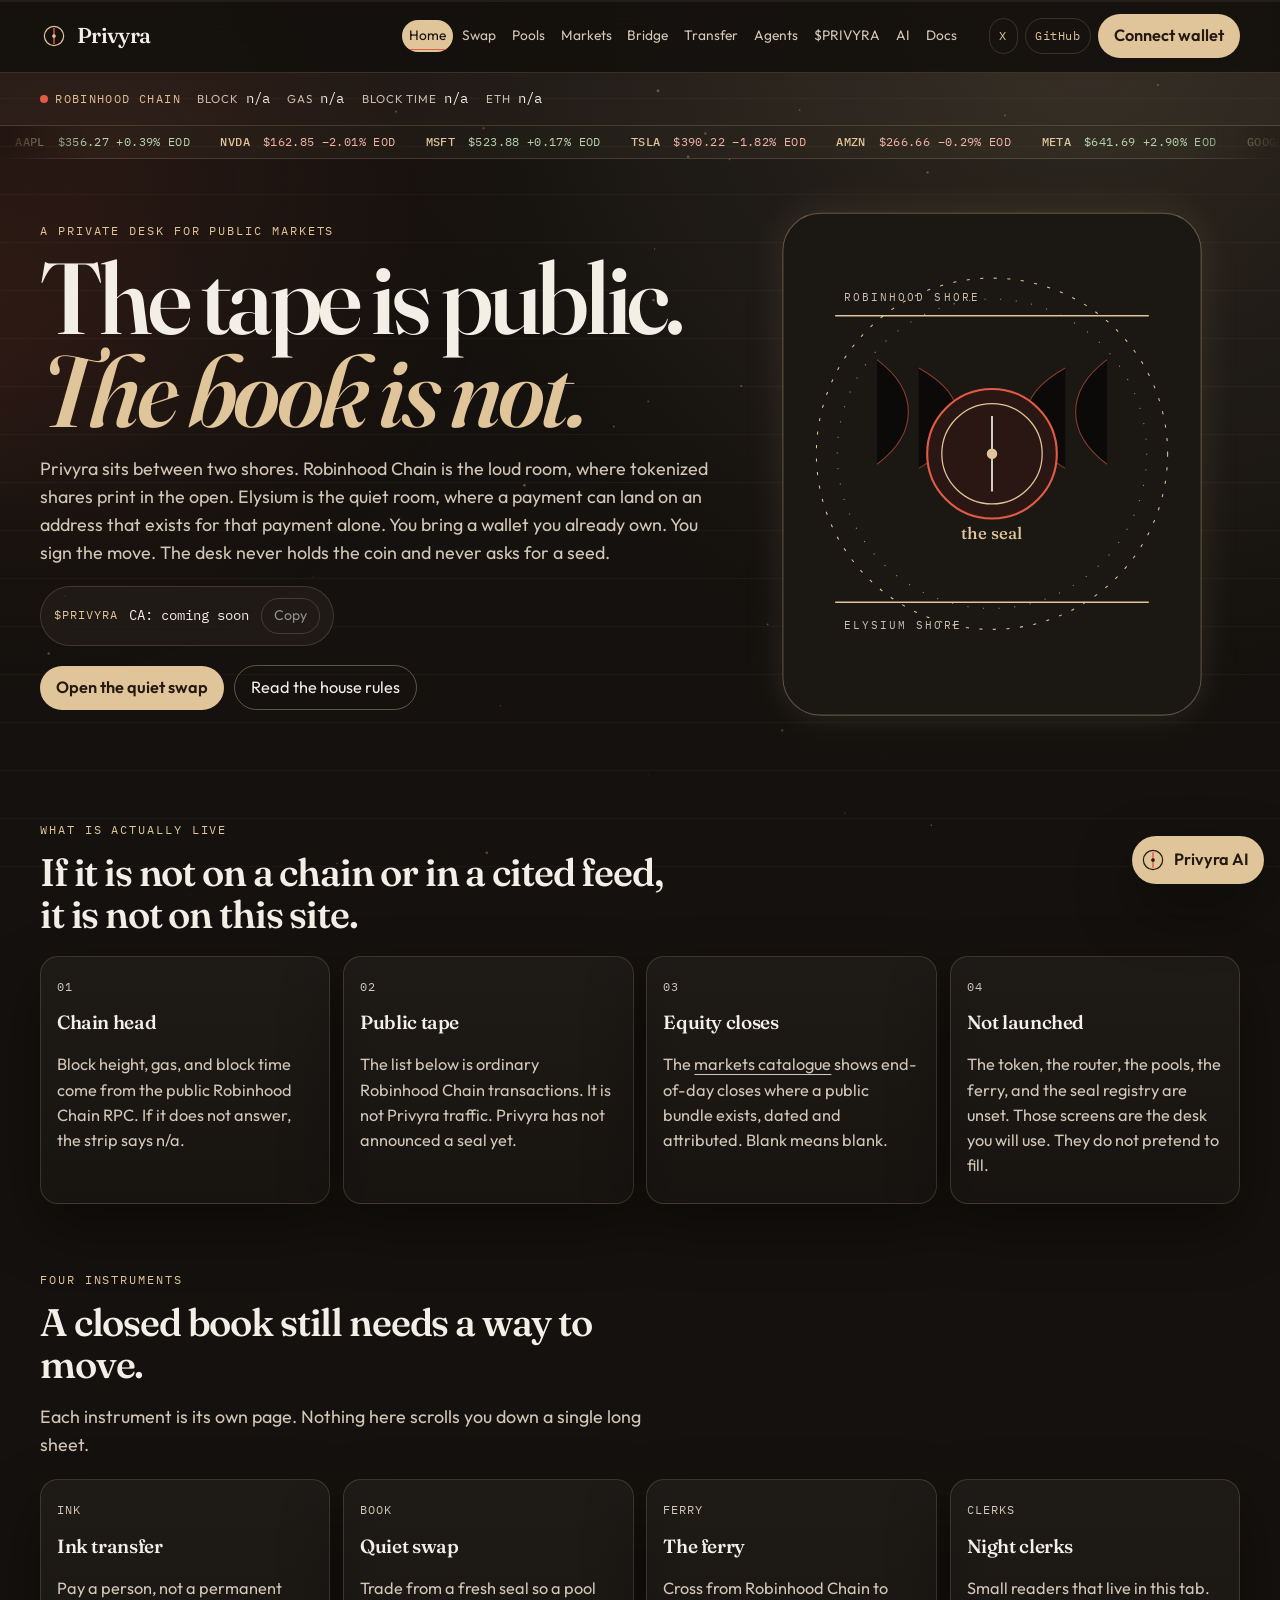
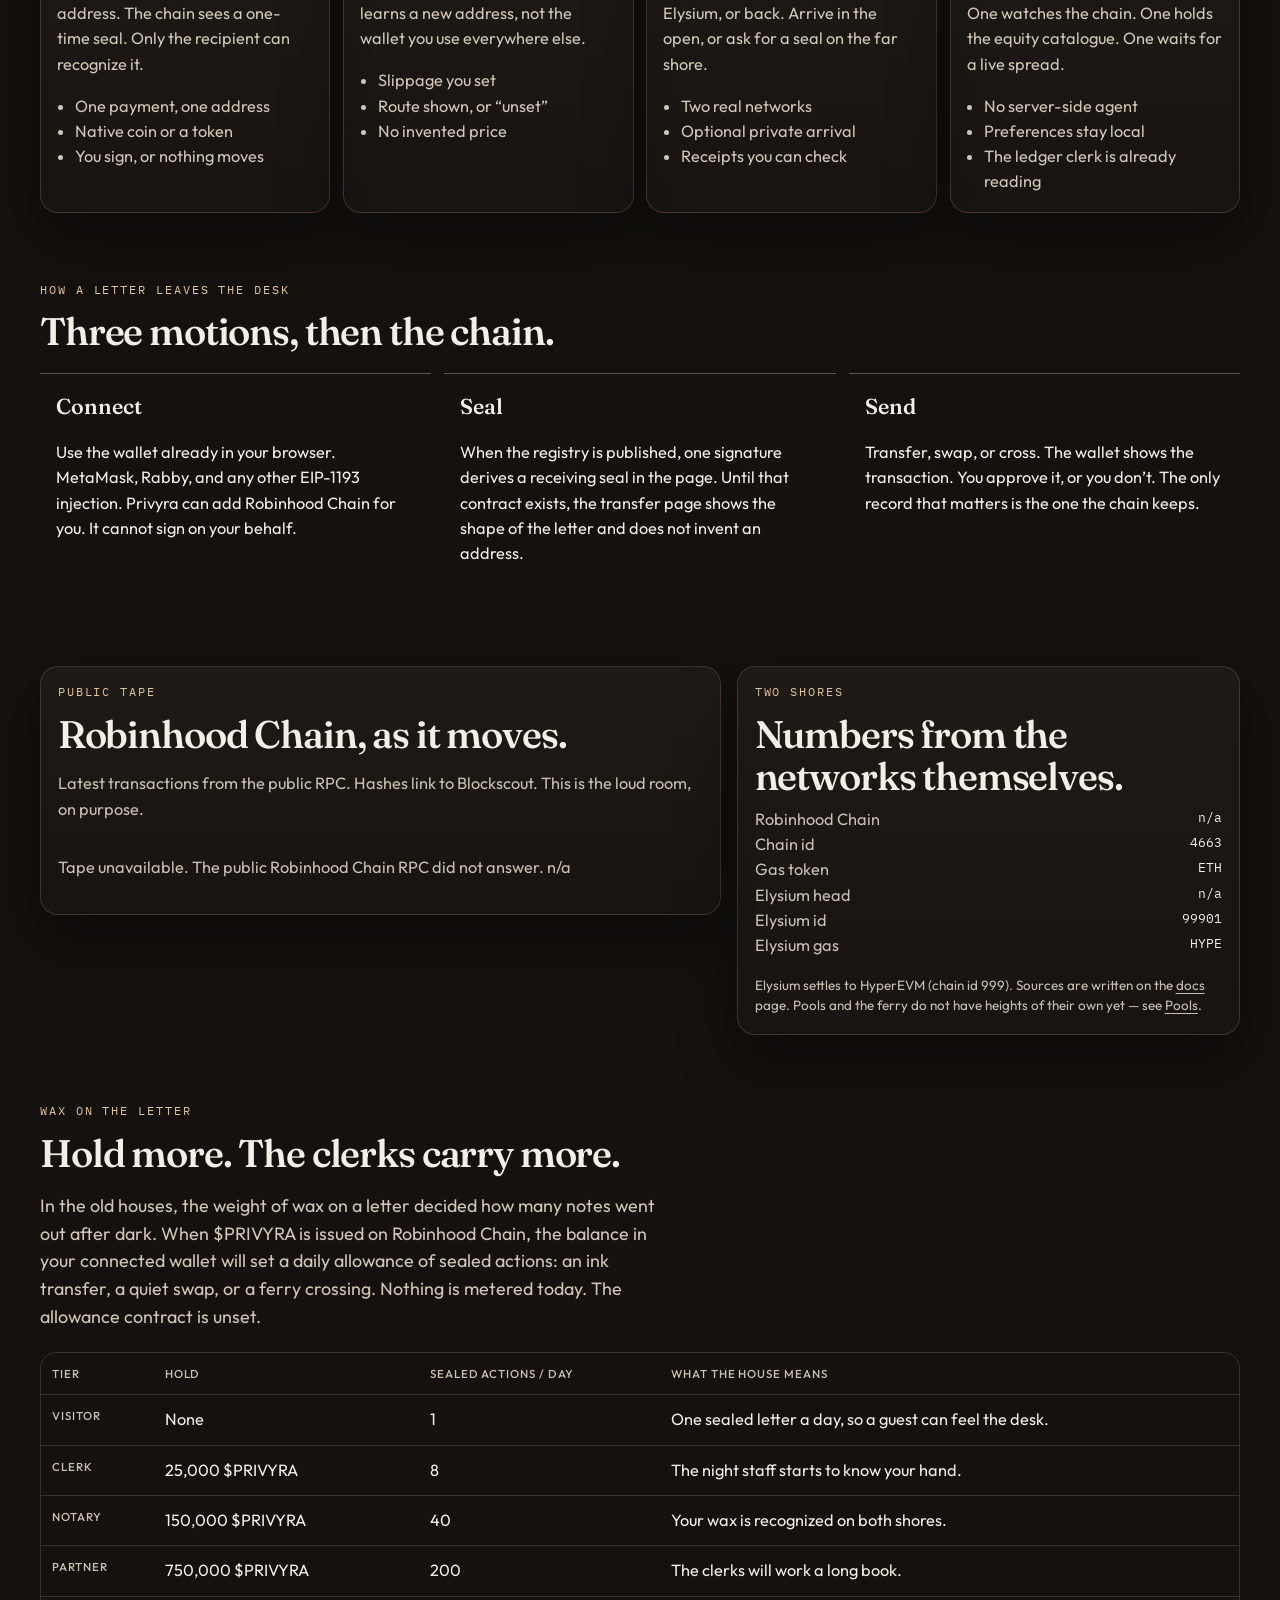
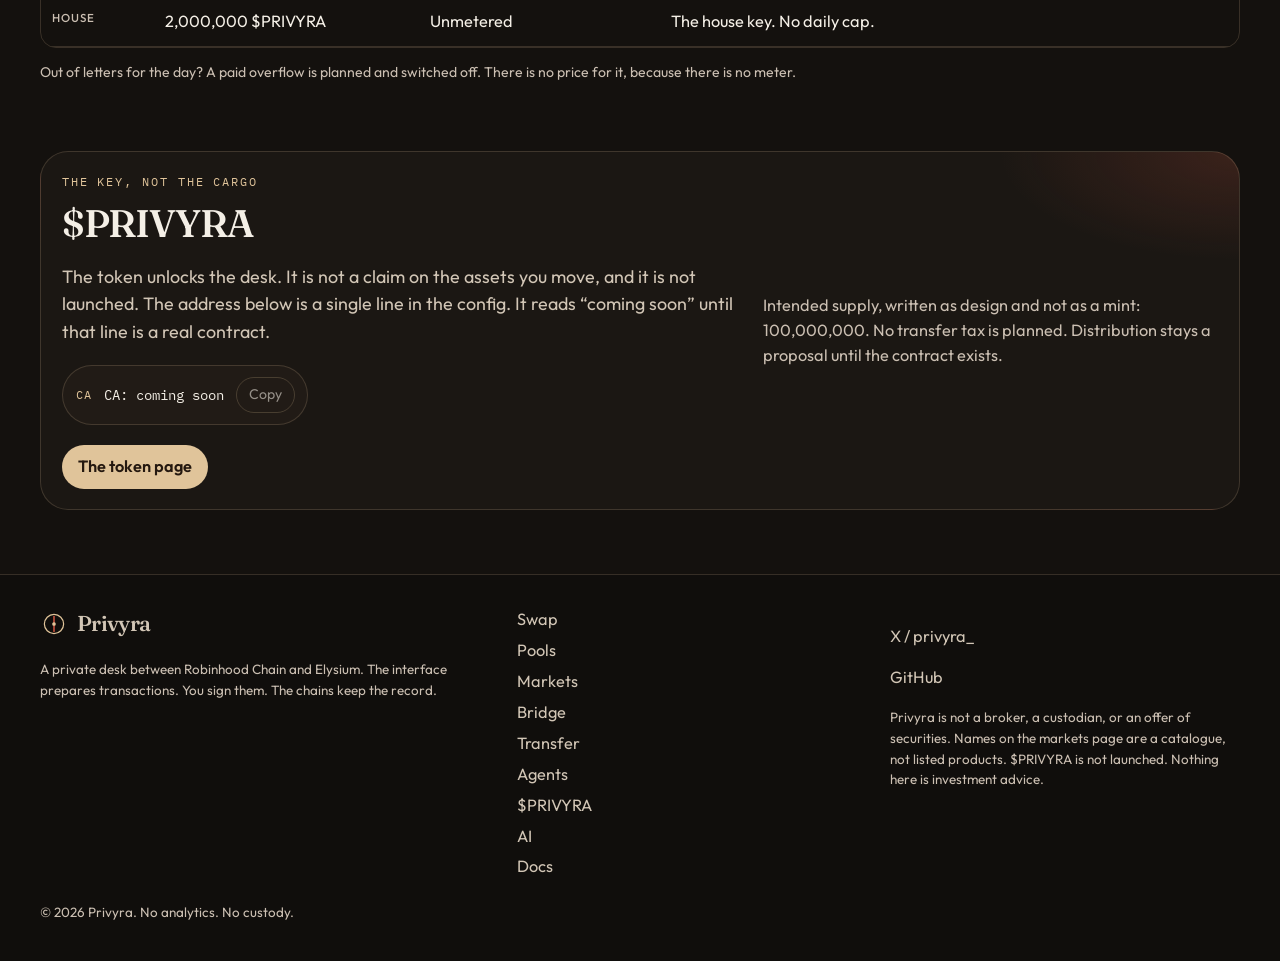
==== index.html @ 02a48b6e "Privyra site v1 Co-authored-by: privyraprivyra-cpu <privyraprivyra-cpu@users.noreply.github.com>" ====
<!DOCTYPE html>
<html lang="en">
<head>
  <meta charset="utf-8">
  <meta name="viewport" content="width=device-width, initial-scale=1">
  <title>Privyra — The tape is public. The book is not.</title>
  <meta name="description" content="Privyra is a private desk between Robinhood Chain and Elysium. One-time seals, a quiet swap, a ferry, and night clerks. You sign every move.">
  <meta name="theme-color" content="#14110e">
  <link rel="canonical" href="https://privyra.si/">
  <link rel="icon" href="/assets/favicon.svg" type="image/svg+xml">
  <link rel="manifest" href="/site.webmanifest">
  <link rel="stylesheet" href="/css/privyra.css">
</head>
<body data-page="home">
  <a class="skip" href="#main">Skip to content</a>
  <header class="mast">
    <div class="mast-inner">
      <a class="brand" href="/">
        <svg class="brand-mark" viewBox="0 0 32 32" aria-hidden="true"><circle cx="16" cy="16" r="11" fill="none" stroke="currentColor" stroke-width="1.4"/><path d="M16 7.5v17" stroke="#e25b45" stroke-width="1.6" stroke-linecap="round"/><circle cx="16" cy="16" r="2.1" fill="currentColor"/></svg>
        <span class="brand-name">Privyra</span>
      </a>
      <nav class="primary" aria-label="Primary">
        <a href="/" data-page-link="home">Home</a>
        <a href="/swap.html" data-page-link="swap">Swap</a>
        <a href="/pools.html" data-page-link="pools">Pools</a>
        <a href="/markets.html" data-page-link="markets">Markets</a>
        <a href="/bridge.html" data-page-link="bridge">Bridge</a>
        <a href="/transfer.html" data-page-link="transfer">Transfer</a>
        <a href="/agents.html" data-page-link="agents">Agents</a>
        <a href="/token.html" data-page-link="token">$PRIVYRA</a>
        <a href="/agent.html" data-page-link="agent">AI</a>
        <a href="/docs.html" data-page-link="docs">Docs</a>
      </nav>
      <div class="mast-tools">
        <a class="social x-link" href="https://x.com/privyra_" target="_blank" rel="noopener noreferrer">X</a>
        <a class="social github-link" href="https://github.com/privyra" target="_blank" rel="noopener noreferrer">GitHub</a>
        <button type="button" class="btn btn-brass" data-connect>Connect wallet</button>
        <button type="button" class="burger" aria-expanded="false" aria-controls="drawer"><span class="visually-hidden">Menu</span><span></span><span></span></button>
        <div class="pop" id="wallet-pop" hidden></div>
      </div>
    </div>
    <div class="drawer" id="drawer" hidden>
      <nav aria-label="Mobile">
        <a href="/" data-page-link="home">Home</a>
        <a href="/swap.html" data-page-link="swap">Swap</a>
        <a href="/pools.html" data-page-link="pools">Pools</a>
        <a href="/markets.html" data-page-link="markets">Markets</a>
        <a href="/bridge.html" data-page-link="bridge">Bridge</a>
        <a href="/transfer.html" data-page-link="transfer">Transfer</a>
        <a href="/agents.html" data-page-link="agents">Agents</a>
        <a href="/token.html" data-page-link="token">$PRIVYRA</a>
        <a href="/agent.html" data-page-link="agent">AI</a>
        <a href="/docs.html" data-page-link="docs">Docs</a>
        <a class="x-link" href="https://x.com/privyra_" target="_blank" rel="noopener noreferrer">X</a>
        <a class="github-link" href="https://github.com/privyra" target="_blank" rel="noopener noreferrer">GitHub</a>
      </nav>
    </div>
  </header>
  <section class="strip" id="net-strip" aria-label="Robinhood Chain network">
    <div class="strip-inner">
      <p class="strip-label"><span class="dot" data-stat="dot"></span> Robinhood Chain</p>
      <dl>
        <div><dt>Block</dt><dd data-stat="block">n/a</dd></div>
        <div><dt>Gas</dt><dd data-stat="gas">n/a</dd></div>
        <div><dt>Block time</dt><dd data-stat="time">n/a</dd></div>
        <div><dt>ETH</dt><dd data-stat="eth">n/a</dd></div>
      </dl>
    </div>
  </section>
  <noscript><p class="banner wrap">JavaScript is off. You can still read every page. Wallet, live chain stats, and end-of-day prices stay unavailable.</p></noscript>
  <main id="main" class="page">
    <div class="wrap">
      <section class="hero">
        <div class="hero-copy">
          <p class="kicker">A private desk for public markets</p>
          <h1 class="display">The tape is public. <em>The book is not.</em></h1>
          <p class="lede">Privyra sits between two shores. Robinhood Chain is the loud room, where tokenized shares print in the open. Elysium is the quiet room, where a payment can land on an address that exists for that payment alone. You bring a wallet you already own. You sign the move. The desk never holds the coin and never asks for a seed.</p>
          <div class="ca" data-ca>
            <span class="ca-kicker">$PRIVYRA</span>
            <code data-ca-value>CA: coming soon</code>
            <button type="button" class="btn btn-ghost btn-small" data-ca-copy disabled>Copy</button>
          </div>
          <div class="actions">
            <a class="btn btn-brass" href="/swap.html">Open the quiet swap</a>
            <a class="btn btn-ghost" href="/docs.html">Read the house rules</a>
          </div>
        </div>
        <div class="hero-art">
          <svg class="hero-svg" viewBox="0 0 440 520" role="img" aria-labelledby="sealTitle">
            <title id="sealTitle">A wax seal held in the channel between two shores</title>
            <rect x="20" y="20" width="400" height="480" rx="36" fill="#1b1713" stroke="rgba(224,196,154,0.35)"/>
            <g class="orbit" fill="none" stroke="#e0c49a" stroke-width="1">
              <circle cx="220" cy="250" r="168" stroke-dasharray="3 10"/>
              <circle cx="220" cy="250" r="148" stroke-dasharray="1 14" opacity="0.7"/>
            </g>
            <path d="M70 118h300" stroke="#e0c49a" stroke-width="1.4"/>
            <path d="M70 392h300" stroke="#e0c49a" stroke-width="1.4"/>
            <text x="78" y="104" fill="#cbbfb2" font-family="IBM Plex Mono, monospace" font-size="11" letter-spacing="2">ROBINHOOD SHORE</text>
            <text x="78" y="418" fill="#cbbfb2" font-family="IBM Plex Mono, monospace" font-size="11" letter-spacing="2">ELYSIUM SHORE</text>
            <g stroke="#e25b45" stroke-width="1" opacity="0.55">
              <path d="M110 160c40 30 40 70 0 100"/>
              <path d="M150 168c50 28 50 66 0 96"/>
              <path d="M290 168c-50 28 -50 66 0 96"/>
              <path d="M330 160c-40 30 -40 70 0 100"/>
            </g>
            <g class="pulse">
              <circle cx="220" cy="250" r="62" fill="#2a1612" stroke="#e25b45" stroke-width="2"/>
              <circle cx="220" cy="250" r="48" fill="none" stroke="#e0c49a" stroke-width="1.2"/>
              <path d="M220 214v72" stroke="#f4efe6" stroke-width="1.6"/>
              <circle cx="220" cy="250" r="5" fill="#e0c49a"/>
            </g>
            <text x="220" y="332" text-anchor="middle" fill="#e0c49a" font-family="Fraunces, serif" font-size="16">the seal</text>
          </svg>
        </div>
      </section>

      <section class="section" aria-labelledby="live-heading">
        <div class="section-head">
          <p class="kicker">What is actually live</p>
          <h2 id="live-heading">If it is not on a chain or in a cited feed, it is not on this site.</h2>
        </div>
        <div class="cards">
          <article class="card">
            <p class="index-no">01</p>
            <h3>Chain head</h3>
            <p>Block height, gas, and block time come from the public Robinhood Chain RPC. If it does not answer, the strip says n/a.</p>
          </article>
          <article class="card">
            <p class="index-no">02</p>
            <h3>Public tape</h3>
            <p>The list below is ordinary Robinhood Chain transactions. It is not Privyra traffic. Privyra has not announced a seal yet.</p>
          </article>
          <article class="card">
            <p class="index-no">03</p>
            <h3>Equity closes</h3>
            <p>The <a href="/markets.html">markets catalogue</a> shows end-of-day closes where a public bundle exists, dated and attributed. Blank means blank.</p>
          </article>
          <article class="card">
            <p class="index-no">04</p>
            <h3>Not launched</h3>
            <p>The token, the router, the pools, the ferry, and the seal registry are unset. Those screens are the desk you will use. They do not pretend to fill.</p>
          </article>
        </div>
      </section>

      <section class="section" aria-labelledby="instruments">
        <div class="section-head">
          <p class="kicker">Four instruments</p>
          <h2 id="instruments">A closed book still needs a way to move.</h2>
          <p class="lede">Each instrument is its own page. Nothing here scrolls you down a single long sheet.</p>
        </div>
        <div class="tool-grid">
          <a class="card" href="/transfer.html">
            <p class="index-no">INK</p>
            <h3>Ink transfer</h3>
            <p>Pay a person, not a permanent address. The chain sees a one-time seal. Only the recipient can recognize it.</p>
            <ul><li>One payment, one address</li><li>Native coin or a token</li><li>You sign, or nothing moves</li></ul>
          </a>
          <a class="card" href="/swap.html">
            <p class="index-no">BOOK</p>
            <h3>Quiet swap</h3>
            <p>Trade from a fresh seal so a pool learns a new address, not the wallet you use everywhere else.</p>
            <ul><li>Slippage you set</li><li>Route shown, or “unset”</li><li>No invented price</li></ul>
          </a>
          <a class="card" href="/bridge.html">
            <p class="index-no">FERRY</p>
            <h3>The ferry</h3>
            <p>Cross from Robinhood Chain to Elysium, or back. Arrive in the open, or ask for a seal on the far shore.</p>
            <ul><li>Two real networks</li><li>Optional private arrival</li><li>Receipts you can check</li></ul>
          </a>
          <a class="card" href="/agents.html">
            <p class="index-no">CLERKS</p>
            <h3>Night clerks</h3>
            <p>Small readers that live in this tab. One watches the chain. One holds the equity catalogue. One waits for a live spread.</p>
            <ul><li>No server-side agent</li><li>Preferences stay local</li><li>The ledger clerk is already reading</li></ul>
          </a>
        </div>
      </section>

      <section class="section" aria-labelledby="motions">
        <div class="section-head">
          <p class="kicker">How a letter leaves the desk</p>
          <h2 id="motions">Three motions, then the chain.</h2>
        </div>
        <div class="steps">
          <article class="step">
            <strong>Connect</strong>
            <p>Use the wallet already in your browser. MetaMask, Rabby, and any other EIP-1193 injection. Privyra can add Robinhood Chain for you. It cannot sign on your behalf.</p>
          </article>
          <article class="step">
            <strong>Seal</strong>
            <p>When the registry is published, one signature derives a receiving seal in the page. Until that contract exists, the transfer page shows the shape of the letter and does not invent an address.</p>
          </article>
          <article class="step">
            <strong>Send</strong>
            <p>Transfer, swap, or cross. The wallet shows the transaction. You approve it, or you don’t. The only record that matters is the one the chain keeps.</p>
          </article>
        </div>
      </section>

      <section class="section" aria-labelledby="tape-heading">
        <div class="split">
          <div class="panel">
            <p class="kicker">Public tape</p>
            <h2 id="tape-heading">Robinhood Chain, as it moves.</h2>
            <p class="muted">Latest transactions from the public RPC. Hashes link to Blockscout. This is the loud room, on purpose.</p>
            <div class="tape" id="tape" aria-live="polite">
              <p class="muted">Listening…</p>
            </div>
          </div>
          <div class="panel">
            <p class="kicker">Two shores</p>
            <h2>Numbers from the networks themselves.</h2>
            <dl class="spec">
              <div><dt>Robinhood Chain</dt><dd data-shore-block="robinhood">n/a</dd></div>
              <div><dt>Chain id</dt><dd>4663</dd></div>
              <div><dt>Gas token</dt><dd>ETH</dd></div>
              <div><dt>Elysium head</dt><dd data-shore-block="elysium">n/a</dd></div>
              <div><dt>Elysium id</dt><dd>99901</dd></div>
              <div><dt>Elysium gas</dt><dd>HYPE</dd></div>
            </dl>
            <p class="help">Elysium settles to HyperEVM (chain id 999). Sources are written on the <a href="/docs.html">docs</a> page. Pools and the ferry do not have heights of their own yet — see <a href="/pools.html">Pools</a>.</p>
          </div>
        </div>
      </section>

      <section class="section" aria-labelledby="wax">
        <div class="section-head">
          <p class="kicker">Wax on the letter</p>
          <h2 id="wax">Hold more. The clerks carry more.</h2>
          <p class="lede">In the old houses, the weight of wax on a letter decided how many notes went out after dark. When $PRIVYRA is issued on Robinhood Chain, the balance in your connected wallet will set a daily allowance of sealed actions: an ink transfer, a quiet swap, or a ferry crossing. Nothing is metered today. The allowance contract is unset.</p>
        </div>
        <div class="table-wrap">
          <table class="tiers" data-tiers>
            <caption class="visually-hidden">Intended $PRIVYRA holder tiers. Not enforced yet.</caption>
            <thead>
              <tr><th scope="col">Tier</th><th scope="col">Hold</th><th scope="col">Sealed actions / day</th><th scope="col">What the house means</th></tr>
            </thead>
            <tbody></tbody>
          </table>
        </div>
        <p class="footnote">Out of letters for the day? A paid overflow is planned and switched off. There is no price for it, because there is no meter.</p>
      </section>

      <section class="section" aria-labelledby="token-heading">
        <div class="token-band">
          <div>
            <p class="kicker">The key, not the cargo</p>
            <h2 id="token-heading">$PRIVYRA</h2>
            <p class="lede">The token unlocks the desk. It is not a claim on the assets you move, and it is not launched. The address below is a single line in the config. It reads “coming soon” until that line is a real contract.</p>
            <div class="ca" data-ca>
              <span class="ca-kicker">CA</span>
              <code data-ca-value>CA: coming soon</code>
              <button type="button" class="btn btn-ghost btn-small" data-ca-copy disabled>Copy</button>
            </div>
            <a class="btn btn-brass" href="/token.html">The token page</a>
          </div>
          <div>
            <p class="muted">Intended supply, written as design and not as a mint: 100,000,000. No transfer tax is planned. Distribution stays a proposal until the contract exists.</p>
          </div>
        </div>
      </section>
    </div>
  </main>
  <footer class="colophon">
    <div class="colophon-inner colophon-grid">
      <div>
        <a class="brand" href="/">
          <svg class="brand-mark" viewBox="0 0 32 32" aria-hidden="true"><circle cx="16" cy="16" r="11" fill="none" stroke="currentColor" stroke-width="1.4"/><path d="M16 7.5v17" stroke="#e25b45" stroke-width="1.6" stroke-linecap="round"/><circle cx="16" cy="16" r="2.1" fill="currentColor"/></svg>
          <span class="brand-name">Privyra</span>
        </a>
        <p class="fine">A private desk between Robinhood Chain and Elysium. The interface prepares transactions. You sign them. The chains keep the record.</p>
      </div>
      <nav aria-label="Footer">
        <a href="/swap.html">Swap</a>
        <a href="/pools.html">Pools</a>
        <a href="/markets.html">Markets</a>
        <a href="/bridge.html">Bridge</a>
        <a href="/transfer.html">Transfer</a>
        <a href="/agents.html">Agents</a>
        <a href="/token.html">$PRIVYRA</a>
        <a href="/agent.html">AI</a>
        <a href="/docs.html">Docs</a>
      </nav>
      <div>
        <p><a class="x-link" href="https://x.com/privyra_" target="_blank" rel="noopener noreferrer">X / privyra_</a></p>
        <p><a class="github-link" href="https://github.com/privyra" target="_blank" rel="noopener noreferrer">GitHub</a></p>
        <p class="fine">Privyra is not a broker, a custodian, or an offer of securities. Names on the markets page are a catalogue, not listed products. $PRIVYRA is not launched. Nothing here is investment advice.</p>
      </div>
    </div>
    <p class="fine fine-end">© <span data-year>2026</span> Privyra. No analytics. No custody.</p>
  </footer>
  <script src="/js/config.js"></script>
  <script src="/js/net.js"></script>
  <script src="/js/wallet.js"></script>
  <script src="/js/chrome.js"></script>
  <script src="/js/stats.js"></script>
  <script src="/js/tape.js"></script>
  <script src="/js/ai.js"></script>
  <script src="/js/motion.js"></script>
</body>
</html>
---- css/privyra.css ----
@font-face {
  font-family: "Fraunces";
  font-style: normal;
  font-weight: 500 700;
  font-display: swap;
  src: url("../assets/fonts/fraunces-normal-560.woff2") format("woff2");
}
@font-face {
  font-family: "Fraunces";
  font-style: italic;
  font-weight: 560;
  font-display: swap;
  src: url("../assets/fonts/fraunces-italic-560.woff2") format("woff2");
}
@font-face {
  font-family: "Outfit";
  font-style: normal;
  font-weight: 400 600;
  font-display: swap;
  src: url("../assets/fonts/outfit-normal-400.woff2") format("woff2");
}
@font-face {
  font-family: "IBM Plex Mono";
  font-style: normal;
  font-weight: 400;
  font-display: swap;
  src: url("../assets/fonts/ibmplexmono-normal-400.woff2") format("woff2");
}
@font-face {
  font-family: "IBM Plex Mono";
  font-style: normal;
  font-weight: 500;
  font-display: swap;
  src: url("../assets/fonts/ibmplexmono-normal-500.woff2") format("woff2");
}

:root {
  --ink: #14110e;
  --ink-2: #1c1814;
  --panel: #241e19;
  --panel-2: #2c251f;
  --line: rgba(224, 196, 154, 0.18);
  --line-strong: rgba(224, 196, 154, 0.38);
  --brass: #e0c49a;
  --brass-deep: #b28955;
  --wax: #e25b45;
  --paper: #f4efe6;
  --paper-dim: #d2c6b6;
  --muted: #cbbfb2;
  --up: #b7d3ae;
  --down: #f3b2a6;
  --shadow: 0 24px 60px rgba(0, 0, 0, 0.35);
  --serif: "Fraunces", "Iowan Old Style", Palatino, Georgia, serif;
  --sans: "Outfit", "Avenir Next", "Segoe UI", sans-serif;
  --mono: "IBM Plex Mono", ui-monospace, "SFMono-Regular", monospace;
  --radius: 18px;
  --max: 1200px;
}

* { box-sizing: border-box; }
html { scroll-behavior: smooth; }
body {
  margin: 0;
  min-height: 100vh;
  color: var(--paper);
  font-family: var(--sans);
  font-size: 1.02rem;
  line-height: 1.55;
  background:
    radial-gradient(900px 480px at 100% -10%, rgba(224, 196, 154, 0.16), transparent 55%),
    radial-gradient(700px 420px at -10% 8%, rgba(226, 91, 69, 0.1), transparent 50%),
    var(--ink);
  color-scheme: dark;
}
body.nav-open { overflow: hidden; }
img, svg { max-width: 100%; }
button, input, select, textarea { font: inherit; color: inherit; }
button { cursor: pointer; }
a { color: inherit; text-decoration-thickness: 1px; text-underline-offset: 0.22em; }
a:hover { color: var(--brass); }
::selection { background: var(--brass); color: #24180f; }
:focus-visible { outline: 2px solid var(--paper); outline-offset: 3px; }
.visually-hidden,
select[aria-hidden="true"] {
  position: absolute !important;
  width: 1px; height: 1px;
  padding: 0; margin: -1px;
  overflow: hidden; clip: rect(0, 0, 0, 0);
  white-space: nowrap; border: 0;
}
.narrow { max-width: 22rem; }

.skip {
  position: absolute;
  left: 1rem; top: -4rem;
  background: var(--brass); color: #24180f;
  padding: 0.55rem 0.8rem;
  border-radius: 999px;
  z-index: 80;
}
.skip:focus { top: 0.7rem; }

.mast {
  position: sticky;
  top: 0;
  z-index: 30;
  background: rgba(20, 17, 14, 0.9);
  backdrop-filter: blur(16px);
  border-bottom: 1px solid var(--line);
}
.mast-inner, .strip-inner, .wrap, .colophon-inner {
  width: min(var(--max), calc(100% - 2rem));
  margin-inline: auto;
}
.mast-inner {
  display: flex;
  align-items: center;
  gap: 1rem;
  min-height: 72px;
}
.brand {
  display: inline-flex;
  align-items: center;
  gap: 0.55rem;
  text-decoration: none;
  color: var(--paper);
}
.brand-mark { width: 28px; height: 28px; color: var(--brass); flex: none; }
.brand-name {
  font-family: var(--serif);
  font-weight: 560;
  font-size: 1.35rem;
  letter-spacing: -0.03em;
}
.primary {
  display: flex;
  gap: 0.15rem;
  margin-left: auto;
}
.primary a, .drawer a {
  text-decoration: none;
  color: var(--paper-dim);
  font-size: 0.86rem;
  padding: 0.35rem 0.42rem;
  border-radius: 999px;
  white-space: nowrap;
}
.primary a[aria-current="page"], .drawer a[aria-current="page"] {
  color: var(--ink);
  background: var(--brass);
}
.mast-tools {
  display: flex;
  align-items: center;
  gap: 0.45rem;
  position: relative;
  margin-left: 0.4rem;
}
.primary + .mast-tools { margin-left: 0.6rem; }
.social {
  text-decoration: none;
  font-family: var(--mono);
  font-size: 0.75rem;
  letter-spacing: 0.04em;
  color: var(--brass);
  border: 1px solid var(--line);
  border-radius: 999px;
  padding: 0.35rem 0.6rem;
  min-height: 36px;
  display: inline-flex;
  align-items: center;
}
.burger {
  display: none;
  width: 44px; height: 44px;
  border-radius: 12px;
  border: 1px solid var(--line);
  background: transparent;
  padding: 0;
  align-items: center;
  justify-content: center;
  flex-direction: column;
  gap: 5px;
}
.burger span:not(.visually-hidden) {
  display: block;
  width: 16px; height: 1.5px;
  background: var(--paper);
}
.drawer[hidden] { display: none; }
.drawer {
  border-top: 1px solid var(--line);
  background: var(--ink-2);
}
.drawer nav {
  width: min(var(--max), calc(100% - 2rem));
  margin: 0 auto;
  padding: 0.4rem 0 1rem;
  display: grid;
}
.drawer a {
  padding: 0.85rem 0.2rem;
  border-bottom: 1px solid var(--line);
  font-size: 1.15rem;
  border-radius: 0;
}

.strip {
  border-bottom: 1px solid var(--line);
  background: rgba(36, 30, 25, 0.65);
}
.strip-inner {
  display: flex;
  align-items: center;
  gap: 1rem;
  min-height: 52px;
  padding: 0.4rem 0;
}
.strip-label {
  margin: 0;
  display: flex;
  align-items: center;
  gap: 0.45rem;
  font-family: var(--mono);
  font-size: 0.72rem;
  letter-spacing: 0.12em;
  text-transform: uppercase;
  color: var(--brass);
  white-space: nowrap;
}
.strip dl {
  display: flex;
  flex-wrap: wrap;
  gap: 0.35rem 1.1rem;
  margin: 0;
}
.strip dl div { display: flex; gap: 0.45rem; align-items: baseline; }
.strip dt {
  margin: 0;
  font-size: 0.72rem;
  letter-spacing: 0.08em;
  text-transform: uppercase;
  color: var(--muted);
}
.strip dd {
  margin: 0;
  font-family: var(--mono);
  font-size: 0.86rem;
  font-variant-numeric: tabular-nums;
}
.dot {
  width: 8px; height: 8px; border-radius: 50%;
  background: #6d645b;
  box-shadow: 0 0 0 0 rgba(183, 211, 174, 0);
}
.dot.ok { background: var(--up); }
.dot.bad { background: var(--wax); }

.page { padding: 2.2rem 0 4rem; }
.kicker {
  margin: 0 0 0.7rem;
  font-family: var(--mono);
  font-size: 0.75rem;
  letter-spacing: 0.16em;
  text-transform: uppercase;
  color: var(--brass);
}
.display {
  margin: 0;
  font-family: var(--serif);
  font-weight: 560;
  font-size: clamp(3.1rem, 8vw, 6.3rem);
  line-height: 0.92;
  letter-spacing: -0.035em;
}
.display em, .display-sm em {
  font-style: italic;
  font-weight: 560;
  color: var(--brass);
}
.display-sm {
  font-family: var(--serif);
  font-weight: 560;
  font-size: clamp(2.3rem, 5vw, 4.1rem);
  line-height: 1.02;
  letter-spacing: -0.03em;
  margin: 0;
}
.lede {
  font-size: 1.12rem;
  color: var(--paper-dim);
  max-width: 42rem;
}
h2, .h2 {
  font-family: var(--serif);
  font-weight: 560;
  letter-spacing: -0.03em;
  font-size: clamp(1.8rem, 3vw, 2.5rem);
  line-height: 1.1;
  margin: 0 0 0.6rem;
}
h3 { font-family: var(--serif); font-weight: 560; letter-spacing: -0.02em; margin: 0 0 0.35rem; }
.muted { color: var(--muted); }
.mono { font-family: var(--mono); }

.hero {
  display: grid;
  grid-template-columns: 1.15fr 0.85fr;
  gap: 2rem;
  align-items: center;
  padding-bottom: 1rem;
}
.hero-art { display: grid; place-items: center; }
.hero-svg { width: min(100%, 460px); height: auto; }
.hero-svg .orbit { transform-origin: 220px 230px; animation: spin 56s linear infinite; }
.hero-svg .pulse { transform-origin: 220px 230px; animation: breathe 5.5s ease-in-out infinite; }
@keyframes spin { to { transform: rotate(360deg); } }
@keyframes breathe { 50% { opacity: 0.55; } }

.ca {
  display: flex;
  flex-wrap: wrap;
  align-items: center;
  gap: 0.55rem 0.75rem;
  margin: 1.2rem 0;
  padding: 0.7rem 0.8rem;
  border: 1px solid var(--line);
  border-radius: 999px;
  width: fit-content;
  max-width: 100%;
  background: rgba(36, 30, 25, 0.7);
}
.ca-kicker {
  font-family: var(--mono);
  font-size: 0.75rem;
  letter-spacing: 0.08em;
  color: var(--brass);
}
.ca code {
  font-family: var(--mono);
  font-size: 0.86rem;
  overflow-wrap: anywhere;
}
.actions, .row { display: flex; flex-wrap: wrap; gap: 0.6rem; align-items: center; }
.spread { display: flex; justify-content: space-between; align-items: center; gap: 0.7rem; }

.btn, .text-btn {
  border: 0;
  border-radius: 999px;
  min-height: 44px;
  padding: 0.55rem 1rem;
  text-decoration: none;
  display: inline-flex;
  align-items: center;
  justify-content: center;
  gap: 0.4rem;
}
.btn-brass { background: var(--brass); color: #24180f; font-weight: 600; }
.btn-brass:hover { color: #24180f; filter: brightness(1.05); }
.btn-ghost {
  background: transparent;
  color: var(--paper);
  border: 1px solid var(--line-strong);
}
.btn-wax { background: var(--wax); color: #2a100c; font-weight: 600; }
.btn-block { width: 100%; }
.btn-small { min-height: 36px; padding: 0.3rem 0.75rem; font-size: 0.88rem; }
.btn:disabled, .btn[aria-disabled="true"] { opacity: 0.55; cursor: not-allowed; }
.text-btn {
  min-height: 32px;
  padding: 0;
  background: none;
  color: var(--brass);
  text-decoration: underline;
  text-underline-offset: 0.18em;
}
.is-wrong { box-shadow: inset 0 0 0 1.5px var(--wax); }

.section { margin-top: 4.2rem; }
.section-head { max-width: 40rem; margin-bottom: 1.3rem; }

.cards, .tool-grid {
  display: grid;
  grid-template-columns: repeat(4, 1fr);
  gap: 0.8rem;
}
.card, .swap-card, .side-card, .panel, .clerk, .shore {
  background: linear-gradient(180deg, rgba(255, 246, 232, 0.045), rgba(255, 246, 232, 0.015));
  border: 1px solid var(--line);
  border-radius: var(--radius);
  box-shadow: var(--shadow);
}
.card {
  padding: 1.05rem 1rem 1.1rem;
  text-decoration: none;
  color: inherit;
  display: flex;
  flex-direction: column;
  gap: 0.35rem;
  min-height: 100%;
}
.card:hover { border-color: var(--line-strong); color: inherit; }
.card ul, .prose ul { margin: 0.3rem 0 0; padding-left: 1.1rem; color: var(--paper-dim); }
.card p, .clerk p, .shore p { color: var(--paper-dim); margin: 0.2rem 0 0.4rem; }
.index-no {
  font-family: var(--mono);
  color: var(--wax);
  font-size: 0.78rem;
  letter-spacing: 0.08em;
}

.steps {
  display: grid;
  grid-template-columns: repeat(3, 1fr);
  gap: 0.8rem;
  counter-reset: step;
}
.step {
  padding: 1rem;
  border-top: 1px solid var(--line-strong);
}
.step strong { display: block; font-family: var(--serif); font-size: 1.35rem; font-weight: 560; margin-bottom: 0.3rem; }

.split {
  display: grid;
  grid-template-columns: 1.15fr 0.85fr;
  gap: 1rem;
  align-items: start;
}
.panel { padding: 1rem 1.05rem 1.1rem; }
.tape { display: flex; flex-direction: column; gap: 0.45rem; margin-top: 0.8rem; }
.tape-row {
  display: grid;
  grid-template-columns: 1.3fr 0.7fr 1fr 0.8fr auto;
  gap: 0.6rem;
  align-items: baseline;
  padding: 0.45rem 0;
  border-top: 1px solid var(--line);
  font-family: var(--mono);
  font-size: 0.78rem;
}
.tape-row a { color: var(--brass); text-decoration: none; }
.tape-row a:hover { text-decoration: underline; }

.tiers { width: 100%; border-collapse: collapse; }
.tiers th, .tiers td, .data th, .data td {
  text-align: left;
  padding: 0.75rem 0.7rem;
  border-bottom: 1px solid var(--line);
  vertical-align: top;
}
.tiers th, .data th {
  font-size: 0.72rem;
  letter-spacing: 0.08em;
  text-transform: uppercase;
  color: var(--muted);
  font-weight: 500;
}
.tiers td:first-child, .data th[scope="row"] {
  font-family: var(--serif);
  font-size: 1.15rem;
  font-weight: 560;
}
.num { font-variant-numeric: tabular-nums; font-family: var(--mono); font-size: 0.86rem; text-align: right; }
.up { color: var(--up); }
.down { color: var(--down); }

.token-band {
  display: grid;
  grid-template-columns: 1.2fr 0.8fr;
  gap: 1.2rem;
  align-items: center;
  padding: 1.3rem;
  border-radius: 28px;
  border: 1px solid var(--line);
  background:
    radial-gradient(400px 180px at 100% 0%, rgba(226, 91, 69, 0.16), transparent 60%),
    #1b1713;
}

.page-hero { max-width: 46rem; margin-bottom: 1.6rem; }
.banner, .callout {
  border-radius: 14px;
  padding: 0.75rem 0.85rem;
  border: 1px solid var(--line);
  background: rgba(226, 91, 69, 0.08);
  color: var(--paper);
  margin: 0 0 0.9rem;
}
.callout { background: rgba(224, 196, 154, 0.08); }
.footnote { color: var(--muted); font-size: 0.88rem; }

.desk-layout, .two {
  display: grid;
  grid-template-columns: minmax(0, 460px) minmax(0, 1fr);
  gap: 1rem;
  align-items: start;
}
.swap-card, .side-card, .clerk, .shore { padding: 1rem; }
.card-head { display: flex; justify-content: space-between; align-items: center; gap: 0.6rem; margin-bottom: 0.7rem; }
.card-head h2 { font-size: 1.45rem; margin: 0; }
.swap-row {
  border: 1px solid var(--line);
  border-radius: 16px;
  padding: 0.75rem 0.8rem 0.65rem;
  background: rgba(0, 0, 0, 0.18);
  margin-bottom: 0.45rem;
}
.amount {
  width: 100%;
  border: 0;
  background: transparent;
  font-family: var(--serif);
  font-size: clamp(2rem, 4vw, 2.7rem);
  font-weight: 560;
  letter-spacing: -0.03em;
  padding: 0.15rem 0 0.2rem;
}
.amount:focus { outline: none; }
.swap-row:focus-within { border-color: var(--line-strong); }
.token-btn {
  border: 1px solid var(--line-strong);
  background: rgba(224, 196, 154, 0.08);
  color: var(--paper);
  border-radius: 999px;
  min-height: 36px;
  padding: 0.2rem 0.75rem;
  font-weight: 600;
}
.flip {
  width: 42px; height: 42px;
  margin: -0.2rem auto 0.25rem;
  display: grid; place-items: center;
  border-radius: 50%;
  border: 1px solid var(--line-strong);
  background: var(--ink);
  color: var(--brass);
  position: relative;
  z-index: 1;
}
.meta { margin: 0.8rem 0; display: grid; gap: 0.35rem; }
.meta div, .spec div { display: flex; justify-content: space-between; gap: 1rem; }
.meta dt, .spec dt { color: var(--muted); }
.meta dd, .spec dd { margin: 0; text-align: right; font-family: var(--mono); font-size: 0.84rem; }
.field, .search { display: grid; gap: 0.3rem; margin-bottom: 0.8rem; }
.field span, legend, .toolbar label { color: var(--muted); font-size: 0.86rem; }
input[type="search"], input[type="text"], input[type="number"], select, textarea, .slip-pop input {
  width: 100%;
  background: #120f0c;
  border: 1px solid var(--line);
  border-radius: 12px;
  min-height: 46px;
  padding: 0.55rem 0.7rem;
}
textarea { min-height: 90px; resize: vertical; }
.help { color: var(--muted); font-size: 0.84rem; margin: 0.25rem 0 0; }
.invalid { color: var(--down); }
fieldset { border: 1px solid var(--line); border-radius: 14px; margin: 0 0 0.8rem; padding: 0.7rem 0.8rem 0.85rem; }
.choices { display: flex; flex-wrap: wrap; gap: 0.45rem; }
.choices label {
  display: inline-flex; align-items: center; gap: 0.35rem;
  border: 1px solid var(--line); border-radius: 999px; padding: 0.35rem 0.65rem; min-height: 40px;
}
.slip-pop[hidden] { display: none; }
.slip-pop { margin-bottom: 0.8rem; }

.toolbar {
  display: flex;
  flex-wrap: wrap;
  gap: 0.7rem;
  align-items: end;
  margin-bottom: 0.8rem;
}
.search { flex: 1 1 220px; margin: 0; }
.toolbar .field { margin: 0; min-width: 180px; }
.chips { display: flex; flex-wrap: wrap; gap: 0.4rem; margin: 0 0 0.9rem; }
.chips button {
  border: 1px solid var(--line);
  background: transparent;
  color: var(--paper-dim);
  border-radius: 999px;
  min-height: 36px;
  padding: 0.2rem 0.75rem;
}
.chips button[aria-pressed="true"] { background: var(--brass); color: #24180f; border-color: var(--brass); }
.table-wrap { overflow-x: auto; border: 1px solid var(--line); border-radius: 16px; }
.data { width: 100%; border-collapse: collapse; min-width: 720px; }
.data th[scope="row"], .data td:first-child, .data th:first-child {
  position: sticky; left: 0;
  background: #1d1814;
}
.data caption {
  text-align: left;
  padding: 0.8rem 0.8rem 0.2rem;
  color: var(--muted);
  caption-side: top;
}
.pill {
  display: inline-flex;
  align-items: center;
  border-radius: 999px;
  padding: 0.1rem 0.45rem;
  border: 1px solid var(--line);
  font-family: var(--mono);
  font-size: 0.72rem;
  letter-spacing: 0.04em;
  color: var(--brass);
}

.shores { display: grid; grid-template-columns: 1fr auto 1fr; gap: 0.7rem; align-items: stretch; margin-bottom: 1rem; }
.shore h3 { font-size: 1.4rem; }
.ferry-mark {
  align-self: center;
  width: 54px; height: 54px;
  display: grid; place-items: center;
  border-radius: 50%;
  border: 1px solid var(--line-strong);
  color: var(--brass);
  background: var(--ink);
}
.check { display: flex; gap: 0.6rem; align-items: flex-start; margin: 0.4rem 0 0.8rem; }
.check input { margin-top: 0.3rem; width: 1.05rem; height: 1.05rem; }

.clerks { display: grid; grid-template-columns: repeat(3, 1fr); gap: 0.8rem; }
.clerk header { display: flex; justify-content: space-between; align-items: baseline; gap: 0.5rem; }
.status-idle { color: var(--muted); }
.status-on { color: var(--up); }

.prose { max-width: 46rem; }
.prose a, .prose code, .spec dd, .help, .footnote, .lede, .unset-list li, .ai-note, .ai-bubble {
  overflow-wrap: anywhere;
}
.prose h2 { margin-top: 2rem; }
.prose p, .prose li { color: var(--paper-dim); }
.spec { margin: 0.4rem 0 1rem; }
.unset-list { list-style: none; padding: 0; margin: 0; }
.unset-list li {
  display: flex; justify-content: space-between; gap: 1rem;
  padding: 0.55rem 0;
  border-bottom: 1px solid var(--line);
  font-family: var(--mono); font-size: 0.82rem;
}

.colophon {
  border-top: 1px solid var(--line);
  padding: 2rem 0 2.4rem;
  background: #100e0c;
}
.colophon-grid {
  display: grid;
  grid-template-columns: 1.3fr 1fr 1fr;
  gap: 1.4rem;
}
.colophon nav { display: grid; gap: 0.35rem; }
.colophon a { text-decoration: none; color: var(--paper-dim); }
.colophon a:hover { color: var(--brass); }
.fine { color: var(--muted); font-size: 0.84rem; }
.fine-end { width: min(var(--max), calc(100% - 2rem)); margin: 1.4rem auto 0; }

dialog.modal {
  width: min(32rem, calc(100vw - 1.5rem));
  border: 1px solid var(--line-strong);
  border-radius: 20px;
  background: #221c17;
  color: var(--paper);
  padding: 1rem 1rem 1.1rem;
  box-shadow: var(--shadow);
}
dialog.modal::backdrop { background: rgba(8, 6, 5, 0.72); }
.provider-list { display: grid; gap: 0.45rem; margin-top: 0.8rem; }
.provider {
  display: flex; align-items: center; gap: 0.7rem;
  width: 100%;
  text-align: left;
  background: #16130f;
  border: 1px solid var(--line);
  border-radius: 14px;
  padding: 0.65rem 0.7rem;
  min-height: 56px;
}
.provider img { width: 28px; height: 28px; border-radius: 8px; }
.avatar {
  width: 28px; height: 28px; border-radius: 8px;
  display: grid; place-items: center;
  background: rgba(224, 196, 154, 0.15);
  color: var(--brass);
  font-family: var(--serif);
}
.pop {
  position: absolute;
  right: 0;
  top: calc(100% + 8px);
  width: min(280px, 82vw);
  background: #221c17;
  border: 1px solid var(--line-strong);
  border-radius: 16px;
  padding: 0.45rem;
  box-shadow: var(--shadow);
  z-index: 40;
}
.pop[hidden] { display: none; }
.pop button, .pop .pop-note {
  width: 100%;
  text-align: left;
  background: transparent;
  border: 0;
  border-radius: 10px;
  color: var(--paper);
  min-height: 40px;
  padding: 0.45rem 0.55rem;
}
.pop button:hover { background: rgba(224, 196, 154, 0.08); }
.pop-note { color: var(--muted); font-size: 0.82rem; min-height: 0; }
.icon-x {
  border: 0; background: transparent; color: var(--paper-dim);
  min-width: 44px; min-height: 44px; border-radius: 10px;
}

.toast {
  position: fixed;
  left: 50%;
  bottom: 1rem;
  translate: -50% 12px;
  background: var(--brass);
  color: #24180f;
  border-radius: 999px;
  padding: 0.5rem 0.85rem;
  opacity: 0;
  pointer-events: none;
  transition: opacity 160ms ease, translate 160ms ease;
  z-index: 70;
  font-weight: 600;
}
.toast.is-on { opacity: 1; translate: -50% 0; }

.watch { margin-top: 0.6rem; display: grid; gap: 0.35rem; }
.watch button {
  text-align: left;
  background: transparent;
  border: 0;
  border-bottom: 1px solid var(--line);
  color: var(--brass);
  font-family: var(--mono);
  font-size: 0.78rem;
  padding: 0.4rem 0;
}

@media (max-width: 1120px) {
  .primary { display: none; }
  .burger { display: inline-flex; }
  .mast-tools { margin-left: auto; }
  .cards, .tool-grid, .clerks { grid-template-columns: 1fr 1fr; }
  .hero, .split, .token-band, .desk-layout, .two, .colophon-grid, .shores {
    grid-template-columns: 1fr;
  }
  .ferry-mark { justify-self: center; }
  .steps { grid-template-columns: 1fr; }
}
@media (max-width: 720px) {
  .social { display: none; }
  .cards, .tool-grid, .clerks { grid-template-columns: 1fr; }
  .strip-inner { align-items: flex-start; flex-direction: column; gap: 0.25rem; }
  .ca { border-radius: 16px; }
  .display { font-size: clamp(2.6rem, 12vw, 3.6rem); }
  .tape-row { grid-template-columns: 1fr 1fr; }
  .page { padding-top: 1.4rem; }
}
@media (prefers-reduced-motion: reduce) {
  html { scroll-behavior: auto; }
  *, *::before, *::after {
    animation: none !important;
    transition: none !important;
  }
}
@view-transition { navigation: auto; }

.ai-dock {
  position: fixed;
  right: 1rem;
  bottom: 1rem;
  z-index: 45;
}
.ai-launcher {
  display: inline-flex;
  align-items: center;
  gap: 0.45rem;
  background: var(--brass);
  color: #24180f;
  font-weight: 600;
  border: 0;
  border-radius: 999px;
  min-height: 48px;
  padding: 0.35rem 0.95rem 0.35rem 0.4rem;
  box-shadow: var(--shadow);
}
.ai-launcher:hover { color: #24180f; filter: brightness(1.05); }
.ai-launcher svg { width: 28px; height: 28px; display: block; }
.ai-panel {
  position: absolute;
  right: 0;
  bottom: calc(100% + 0.65rem);
  width: min(400px, calc(100vw - 1.5rem));
  height: min(640px, calc(100vh - 8rem));
  display: flex;
  flex-direction: column;
  background: #221c17;
  color: var(--paper);
  border: 1px solid var(--line-strong);
  border-radius: 20px;
  box-shadow: var(--shadow);
  overflow: hidden;
}
.ai-panel[hidden] { display: none; }
.ai-embedded {
  position: relative;
  right: auto;
  bottom: auto;
  width: 100%;
  height: auto;
  min-height: 0;
}
.ai-embedded .ai-log { min-height: 220px; max-height: 420px; flex: 0 1 auto; }
.ai-head { display: flex; justify-content: space-between; align-items: center; gap: 0.5rem; padding: 0.75rem 0.75rem 0; }
.ai-head h2 { font-size: 1.35rem; margin: 0; }
.ai-note { margin: 0.35rem 0.9rem 0; color: var(--muted); font-size: 0.8rem; }
.ai-log {
  flex: 1;
  overflow: auto;
  display: flex;
  flex-direction: column;
  gap: 0.5rem;
  padding: 0.75rem 0.8rem;
}
.ai-bubble {
  max-width: 92%;
  padding: 0.55rem 0.75rem;
  border-radius: 14px;
  white-space: pre-wrap;
  line-height: 1.45;
}
.ai-bubble.user { align-self: flex-end; background: rgba(224, 196, 154, 0.16); }
.ai-bubble.assistant { align-self: flex-start; background: rgba(0, 0, 0, 0.28); border: 1px solid var(--line); }
.ai-suggestions { display: flex; flex-wrap: wrap; gap: 0.35rem; padding: 0 0.75rem 0.35rem; }
.ai-suggestions button {
  border: 1px solid var(--line);
  background: transparent;
  color: var(--paper-dim);
  border-radius: 999px;
  min-height: 34px;
  padding: 0.15rem 0.65rem;
  font-size: 0.82rem;
}
.ai-suggestions button:hover { color: var(--paper); border-color: var(--line-strong); }
.ai-form { display: flex; gap: 0.4rem; padding: 0.7rem; border-top: 1px solid var(--line); }
.ai-form input { flex: 1; min-width: 0; }
@media (max-width: 720px) {
  .ai-dock { right: 0.75rem; left: auto; bottom: 0.75rem; }
  .ai-launcher { width: 52px; height: 52px; padding: 0; border-radius: 50%; justify-content: center; }
  .ai-launcher span { position: absolute; width: 1px; height: 1px; overflow: hidden; clip: rect(0, 0, 0, 0); }
  .ai-panel { width: min(400px, calc(100vw - 1.5rem)); height: min(70vh, 560px); right: 0; }
}

#ink-field {
  position: fixed;
  inset: 0;
  z-index: 0;
  width: 100%;
  height: 100%;
  pointer-events: none;
}
.page, .colophon, .ink-ticker, .banner { position: relative; z-index: 1; }
.scroll-progress {
  position: fixed;
  top: 0;
  left: 0;
  right: 0;
  height: 2px;
  z-index: 80;
  pointer-events: none;
  background: rgba(244, 239, 230, 0.06);
}
.scroll-progress i {
  display: block;
  height: 100%;
  width: 100%;
  transform: scaleX(0);
  transform-origin: left center;
  background: linear-gradient(90deg, var(--wax), var(--brass));
}
.ink-ticker {
  overflow: hidden;
  border-bottom: 1px solid var(--line);
  background: rgba(224, 196, 154, 0.045);
  mask-image: linear-gradient(90deg, transparent, #000 7%, #000 93%, transparent);
}
.ticker-track {
  display: flex;
  width: max-content;
  will-change: transform;
}
.ticker-seq { display: flex; align-items: center; }
.tick {
  padding: 0.42rem 0.95rem;
  font-family: var(--mono);
  font-size: 0.75rem;
  letter-spacing: 0.03em;
  color: var(--paper-dim);
  white-space: nowrap;
}
.tick b { color: var(--brass); font-weight: 500; margin-right: 0.35rem; }
.tick.is-up { color: var(--up); }
.tick.is-down { color: var(--down); }
html.motion-on .ticker-track { animation: ticker 52s linear infinite; }
.ink-ticker:hover .ticker-track { animation-play-state: paused; }

.primary a { position: relative; }
.primary a::after {
  content: "";
  position: absolute;
  left: 0.45rem;
  right: 0.45rem;
  bottom: 0.12rem;
  height: 1px;
  background: var(--wax);
  transform: scaleX(0);
  transform-origin: left center;
  transition: transform 0.35s ease;
}
.primary a:hover::after,
.primary a[aria-current="page"]::after { transform: scaleX(1); }

.card, .panel, .swap-card, .side-card, .clerk, .shore, .token-band, .btn, .token-btn, .flip, .ai-launcher, .social {
  transition: transform 0.28s ease, border-color 0.28s ease, box-shadow 0.28s ease, filter 0.28s ease;
}
.card:hover, .panel:hover, .swap-card:hover, .side-card:hover, .clerk:hover, .shore:hover {
  transform: translateY(-4px);
  border-color: var(--line-strong);
  box-shadow: 0 16px 40px rgba(0, 0, 0, 0.35), 0 0 0 1px rgba(224, 196, 154, 0.18);
}
.btn:hover:not(:disabled) { transform: translateY(-2px); }
.btn-brass:hover:not(:disabled) { box-shadow: 0 10px 26px rgba(224, 196, 154, 0.22); }
.token-btn:hover { box-shadow: 0 0 0 1px rgba(224, 196, 154, 0.45); }
.flip:hover { transform: rotate(180deg); }
.ai-launcher:hover { box-shadow: 0 12px 28px rgba(224, 196, 154, 0.28); }
.swap-row { transition: border-color 0.3s ease, box-shadow 0.3s ease; }
.ferry-mark { transition: transform 0.35s ease; }
html.motion-on .ferry-mark { animation: bob 4.8s ease-in-out infinite; }
html.motion-on .hero-svg { filter: drop-shadow(0 0 18px rgba(224, 196, 154, 0.12)); }

html.motion-on .reveal:not(.is-in) {
  opacity: 0;
  transform: translateY(18px);
}
html.motion-on .reveal.is-in {
  animation: rise 0.7s ease backwards;
  animation-delay: var(--stagger, 0ms);
}
html.motion-on .hero-copy { animation: rise 0.8s ease both; }
html.motion-on .page-hero { animation: rise 0.7s ease both; }
html.motion-on .ai-panel:not([hidden]) { animation: panelIn 0.32s ease; }
html.motion-on .ai-bubble.is-fresh { animation: rise 0.35s ease; }
html.motion-on .tape-row.is-new { animation: rowIn 0.45s ease; }
html.motion-on body { animation: pageIn 0.45s ease; }

@keyframes ticker {
  from { transform: translate3d(0, 0, 0); }
  to { transform: translate3d(-50%, 0, 0); }
}
@keyframes rise {
  from { opacity: 0; transform: translateY(16px); }
  to { opacity: 1; transform: none; }
}
@keyframes pageIn {
  from { opacity: 0; }
  to { opacity: 1; }
}
@keyframes panelIn {
  from { opacity: 0; transform: translateY(10px) scale(0.98); }
  to { opacity: 1; transform: none; }
}
@keyframes rowIn {
  from { opacity: 0; transform: translateX(14px); }
  to { opacity: 1; transform: none; }
}
@keyframes bob {
  0%, 100% { transform: translateY(0); }
  50% { transform: translateY(-5px); }
}
::view-transition-old(root) { animation: pageOut 0.22s ease both; }
::view-transition-new(root) { animation: pageIn 0.32s ease both; }
@keyframes pageOut {
  from { opacity: 1; }
  to { opacity: 0; }
}
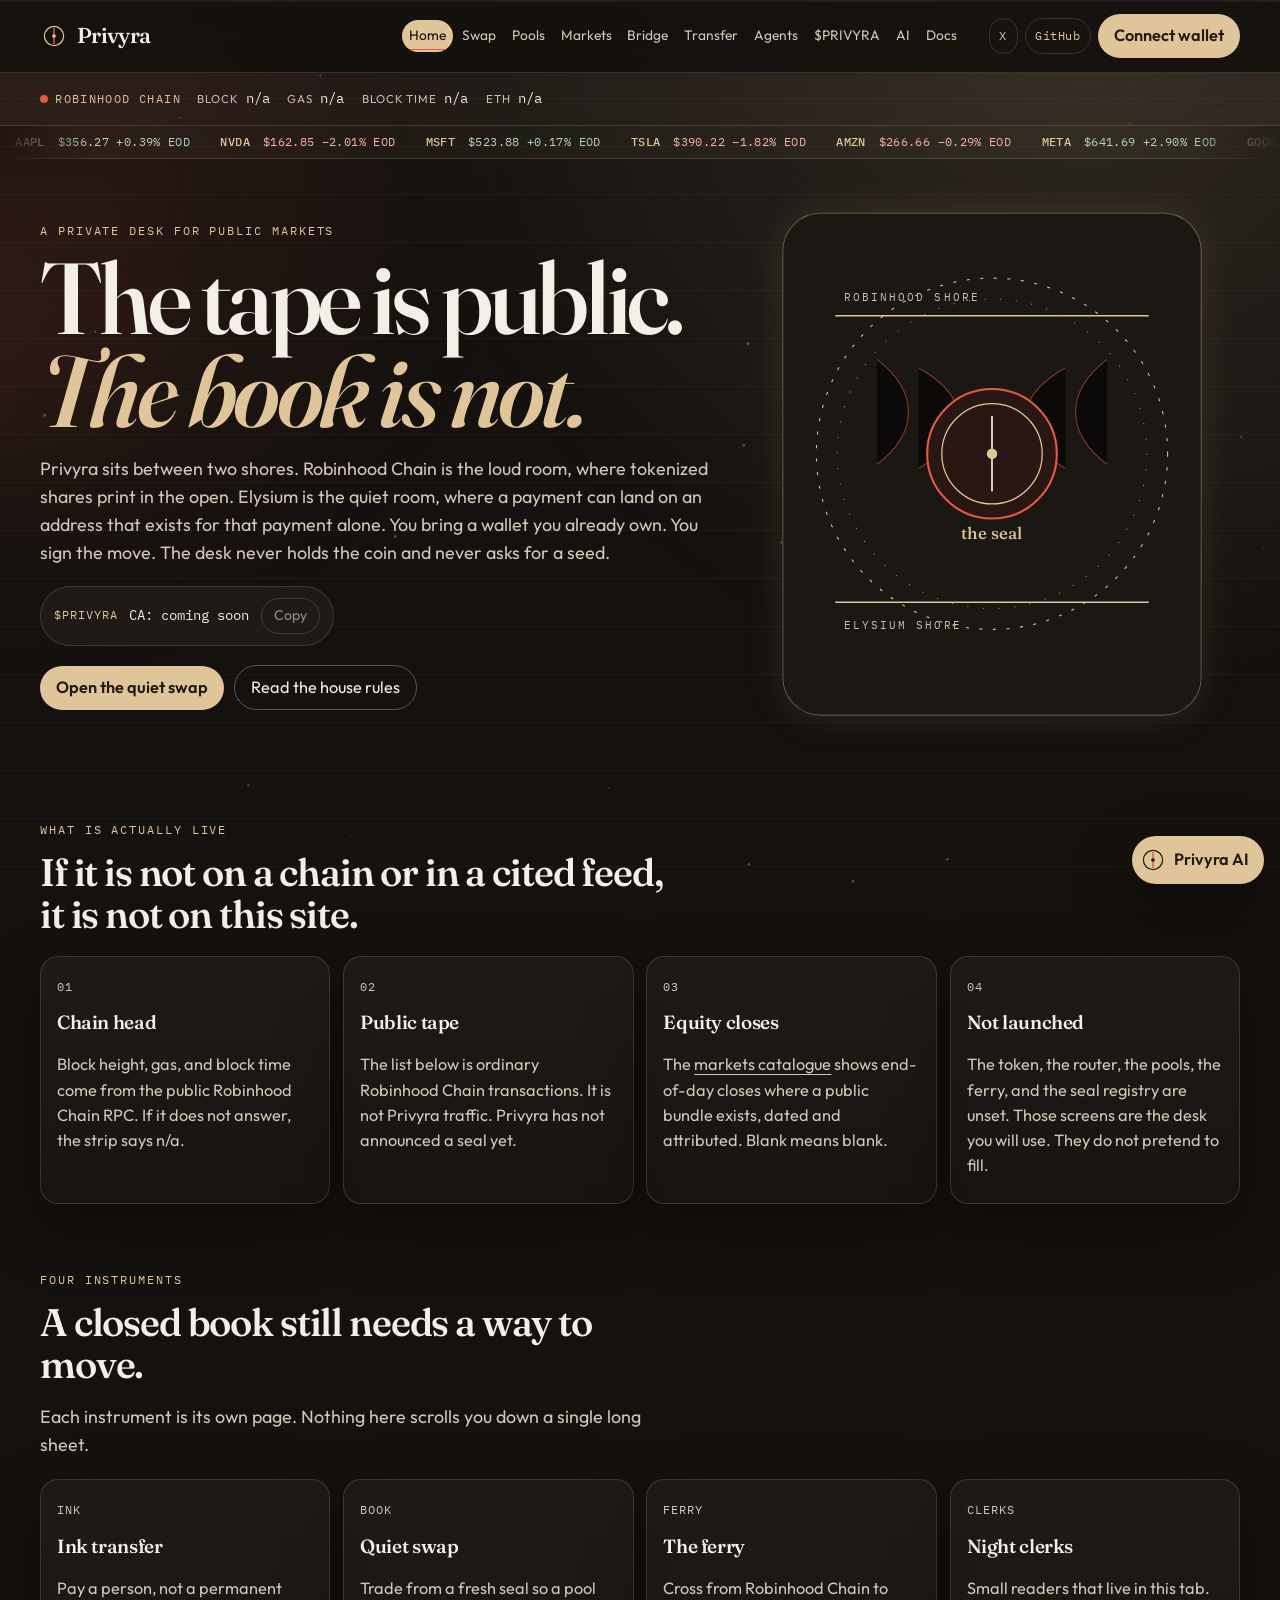
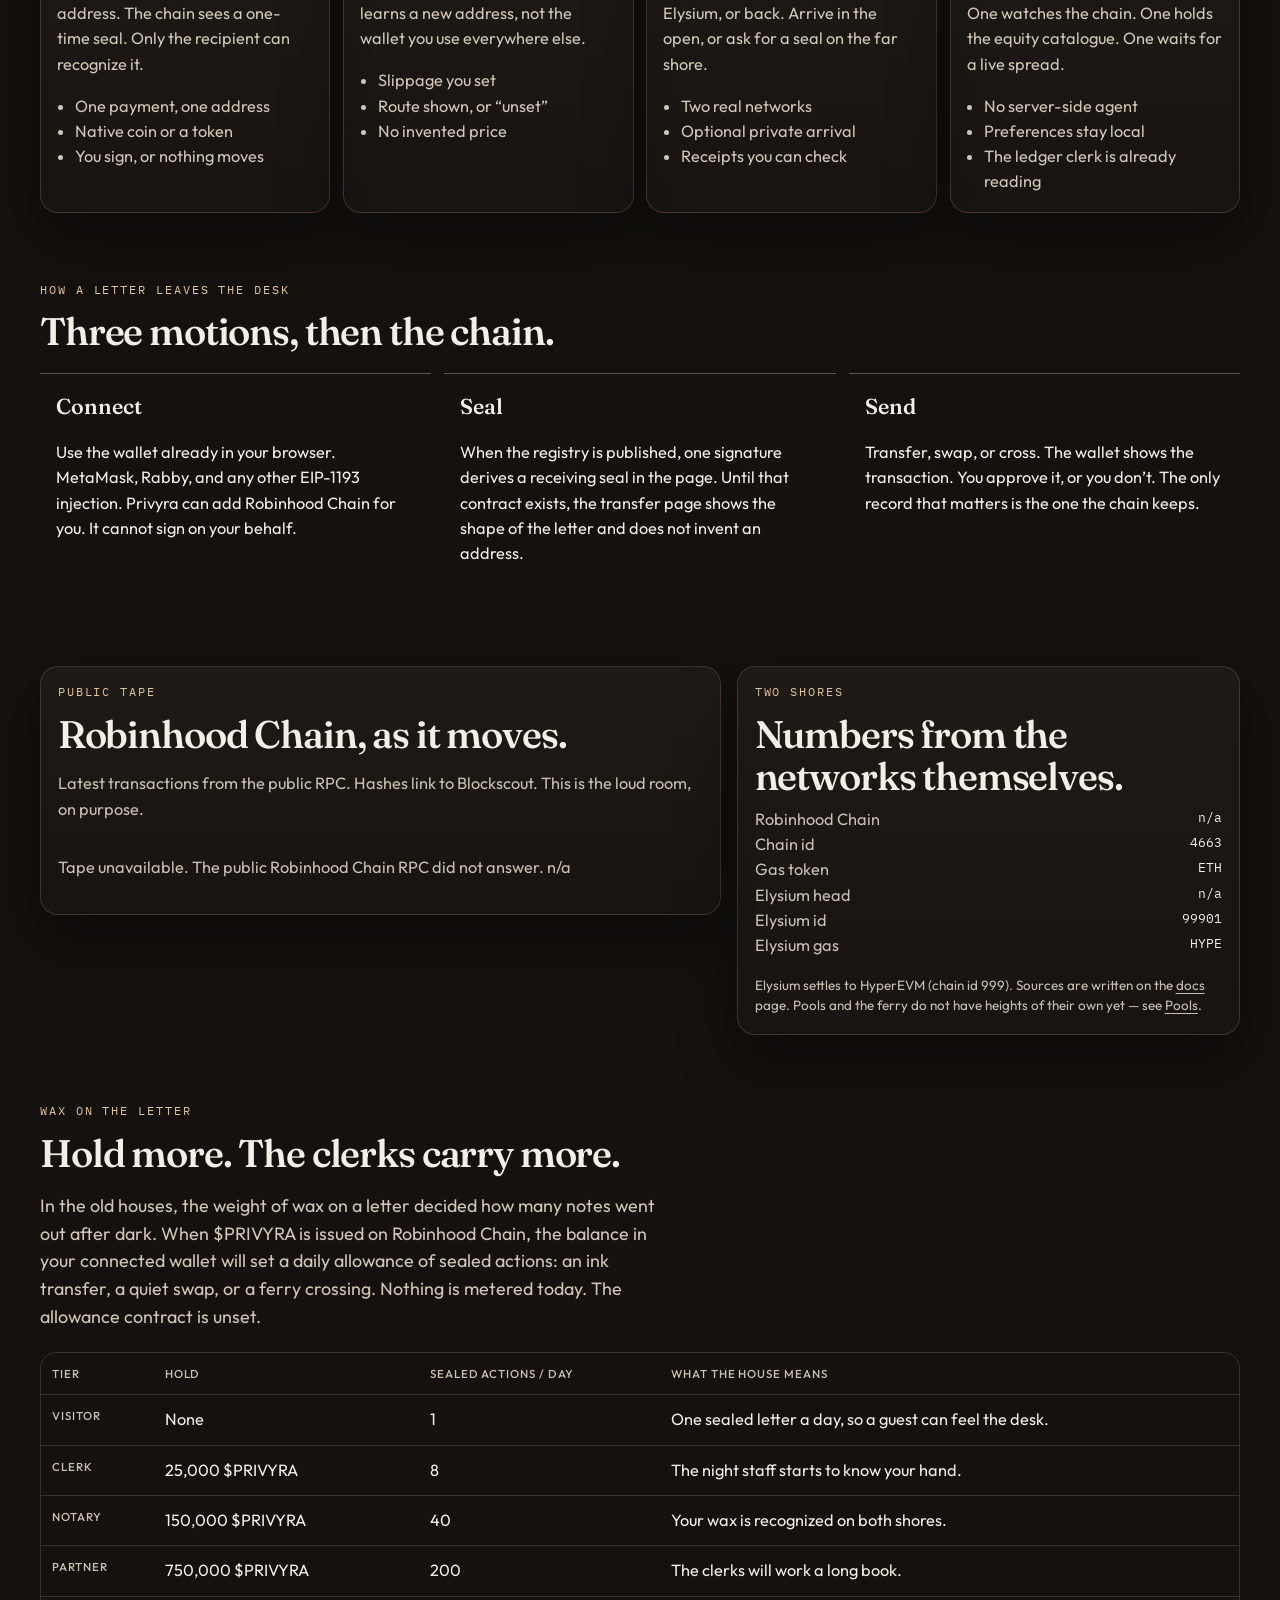
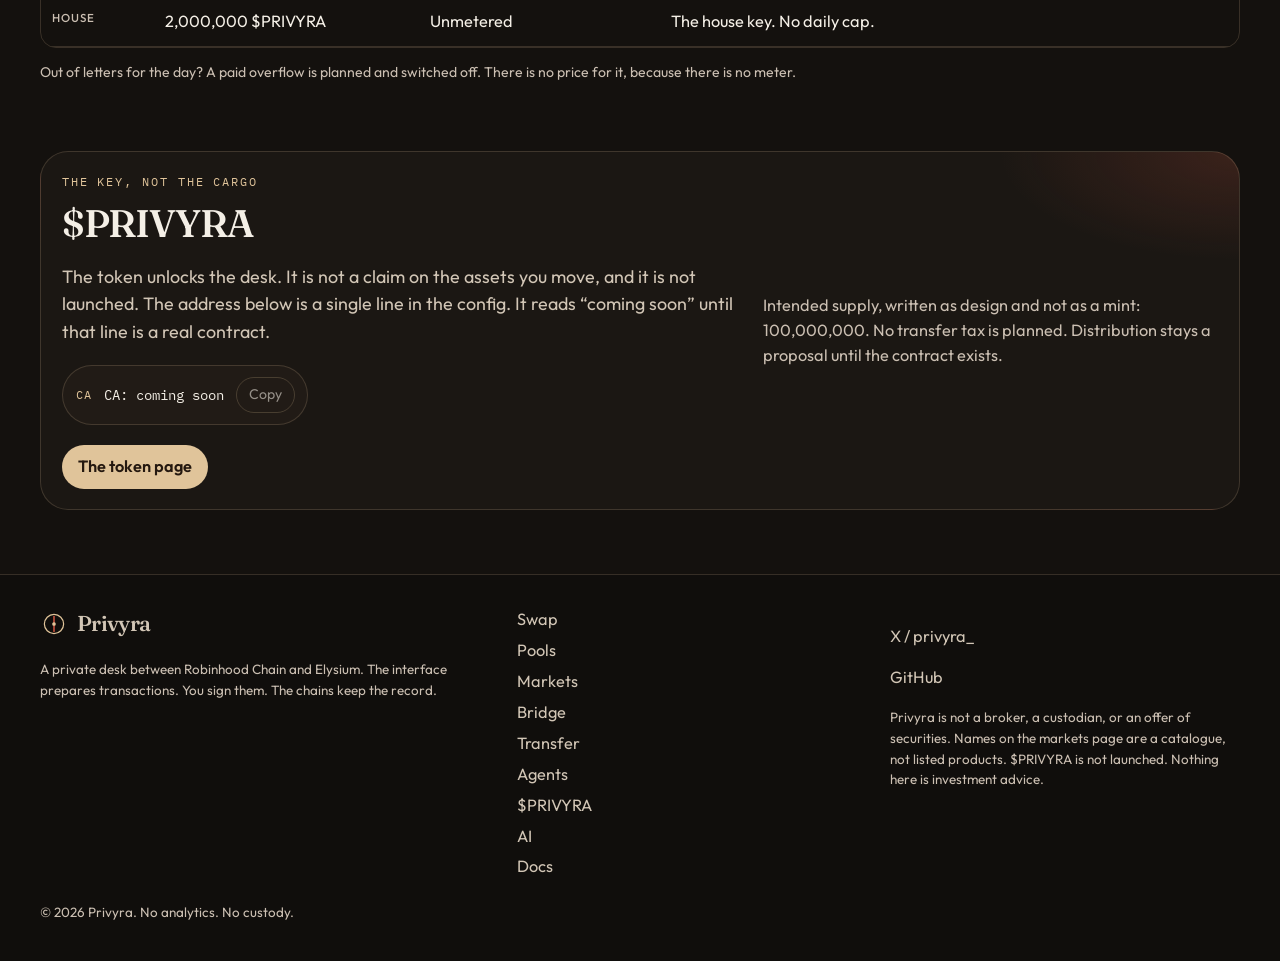
==== commit 58493ae8: "Clean URLs Co-authored-by: privyraprivyra-cpu <privyraprivyra-cpu@users.noreply.github.com>" ====
--- a/index.html
+++ b/index.html
@@ -21,15 +21,15 @@
       </a>
       <nav class="primary" aria-label="Primary">
         <a href="/" data-page-link="home">Home</a>
-        <a href="/swap.html" data-page-link="swap">Swap</a>
-        <a href="/pools.html" data-page-link="pools">Pools</a>
-        <a href="/markets.html" data-page-link="markets">Markets</a>
-        <a href="/bridge.html" data-page-link="bridge">Bridge</a>
-        <a href="/transfer.html" data-page-link="transfer">Transfer</a>
-        <a href="/agents.html" data-page-link="agents">Agents</a>
-        <a href="/token.html" data-page-link="token">$PRIVYRA</a>
-        <a href="/agent.html" data-page-link="agent">AI</a>
-        <a href="/docs.html" data-page-link="docs">Docs</a>
+        <a href="/swap" data-page-link="swap">Swap</a>
+        <a href="/pools" data-page-link="pools">Pools</a>
+        <a href="/markets" data-page-link="markets">Markets</a>
+        <a href="/bridge" data-page-link="bridge">Bridge</a>
+        <a href="/transfer" data-page-link="transfer">Transfer</a>
+        <a href="/agents" data-page-link="agents">Agents</a>
+        <a href="/token" data-page-link="token">$PRIVYRA</a>
+        <a href="/agent" data-page-link="agent">AI</a>
+        <a href="/docs" data-page-link="docs">Docs</a>
       </nav>
       <div class="mast-tools">
         <a class="social x-link" href="https://x.com/privyra_" target="_blank" rel="noopener noreferrer">X</a>
@@ -42,15 +42,15 @@
     <div class="drawer" id="drawer" hidden>
       <nav aria-label="Mobile">
         <a href="/" data-page-link="home">Home</a>
-        <a href="/swap.html" data-page-link="swap">Swap</a>
-        <a href="/pools.html" data-page-link="pools">Pools</a>
-        <a href="/markets.html" data-page-link="markets">Markets</a>
-        <a href="/bridge.html" data-page-link="bridge">Bridge</a>
-        <a href="/transfer.html" data-page-link="transfer">Transfer</a>
-        <a href="/agents.html" data-page-link="agents">Agents</a>
-        <a href="/token.html" data-page-link="token">$PRIVYRA</a>
-        <a href="/agent.html" data-page-link="agent">AI</a>
-        <a href="/docs.html" data-page-link="docs">Docs</a>
+        <a href="/swap" data-page-link="swap">Swap</a>
+        <a href="/pools" data-page-link="pools">Pools</a>
+        <a href="/markets" data-page-link="markets">Markets</a>
+        <a href="/bridge" data-page-link="bridge">Bridge</a>
+        <a href="/transfer" data-page-link="transfer">Transfer</a>
+        <a href="/agents" data-page-link="agents">Agents</a>
+        <a href="/token" data-page-link="token">$PRIVYRA</a>
+        <a href="/agent" data-page-link="agent">AI</a>
+        <a href="/docs" data-page-link="docs">Docs</a>
         <a class="x-link" href="https://x.com/privyra_" target="_blank" rel="noopener noreferrer">X</a>
         <a class="github-link" href="https://github.com/privyra" target="_blank" rel="noopener noreferrer">GitHub</a>
       </nav>
@@ -81,8 +81,8 @@
             <button type="button" class="btn btn-ghost btn-small" data-ca-copy disabled>Copy</button>
           </div>
           <div class="actions">
-            <a class="btn btn-brass" href="/swap.html">Open the quiet swap</a>
-            <a class="btn btn-ghost" href="/docs.html">Read the house rules</a>
+            <a class="btn btn-brass" href="/swap">Open the quiet swap</a>
+            <a class="btn btn-ghost" href="/docs">Read the house rules</a>
           </div>
         </div>
         <div class="hero-art">
@@ -133,7 +133,7 @@
           <article class="card">
             <p class="index-no">03</p>
             <h3>Equity closes</h3>
-            <p>The <a href="/markets.html">markets catalogue</a> shows end-of-day closes where a public bundle exists, dated and attributed. Blank means blank.</p>
+            <p>The <a href="/markets">markets catalogue</a> shows end-of-day closes where a public bundle exists, dated and attributed. Blank means blank.</p>
           </article>
           <article class="card">
             <p class="index-no">04</p>
@@ -150,25 +150,25 @@
           <p class="lede">Each instrument is its own page. Nothing here scrolls you down a single long sheet.</p>
         </div>
         <div class="tool-grid">
-          <a class="card" href="/transfer.html">
+          <a class="card" href="/transfer">
             <p class="index-no">INK</p>
             <h3>Ink transfer</h3>
             <p>Pay a person, not a permanent address. The chain sees a one-time seal. Only the recipient can recognize it.</p>
             <ul><li>One payment, one address</li><li>Native coin or a token</li><li>You sign, or nothing moves</li></ul>
           </a>
-          <a class="card" href="/swap.html">
+          <a class="card" href="/swap">
             <p class="index-no">BOOK</p>
             <h3>Quiet swap</h3>
             <p>Trade from a fresh seal so a pool learns a new address, not the wallet you use everywhere else.</p>
             <ul><li>Slippage you set</li><li>Route shown, or “unset”</li><li>No invented price</li></ul>
           </a>
-          <a class="card" href="/bridge.html">
+          <a class="card" href="/bridge">
             <p class="index-no">FERRY</p>
             <h3>The ferry</h3>
             <p>Cross from Robinhood Chain to Elysium, or back. Arrive in the open, or ask for a seal on the far shore.</p>
             <ul><li>Two real networks</li><li>Optional private arrival</li><li>Receipts you can check</li></ul>
           </a>
-          <a class="card" href="/agents.html">
+          <a class="card" href="/agents">
             <p class="index-no">CLERKS</p>
             <h3>Night clerks</h3>
             <p>Small readers that live in this tab. One watches the chain. One holds the equity catalogue. One waits for a live spread.</p>
@@ -219,7 +219,7 @@
               <div><dt>Elysium id</dt><dd>99901</dd></div>
               <div><dt>Elysium gas</dt><dd>HYPE</dd></div>
             </dl>
-            <p class="help">Elysium settles to HyperEVM (chain id 999). Sources are written on the <a href="/docs.html">docs</a> page. Pools and the ferry do not have heights of their own yet — see <a href="/pools.html">Pools</a>.</p>
+            <p class="help">Elysium settles to HyperEVM (chain id 999). Sources are written on the <a href="/docs">docs</a> page. Pools and the ferry do not have heights of their own yet — see <a href="/pools">Pools</a>.</p>
           </div>
         </div>
       </section>
@@ -253,7 +253,7 @@
               <code data-ca-value>CA: coming soon</code>
               <button type="button" class="btn btn-ghost btn-small" data-ca-copy disabled>Copy</button>
             </div>
-            <a class="btn btn-brass" href="/token.html">The token page</a>
+            <a class="btn btn-brass" href="/token">The token page</a>
           </div>
           <div>
             <p class="muted">Intended supply, written as design and not as a mint: 100,000,000. No transfer tax is planned. Distribution stays a proposal until the contract exists.</p>
@@ -272,15 +272,15 @@
         <p class="fine">A private desk between Robinhood Chain and Elysium. The interface prepares transactions. You sign them. The chains keep the record.</p>
       </div>
       <nav aria-label="Footer">
-        <a href="/swap.html">Swap</a>
-        <a href="/pools.html">Pools</a>
-        <a href="/markets.html">Markets</a>
-        <a href="/bridge.html">Bridge</a>
-        <a href="/transfer.html">Transfer</a>
-        <a href="/agents.html">Agents</a>
-        <a href="/token.html">$PRIVYRA</a>
-        <a href="/agent.html">AI</a>
-        <a href="/docs.html">Docs</a>
+        <a href="/swap">Swap</a>
+        <a href="/pools">Pools</a>
+        <a href="/markets">Markets</a>
+        <a href="/bridge">Bridge</a>
+        <a href="/transfer">Transfer</a>
+        <a href="/agents">Agents</a>
+        <a href="/token">$PRIVYRA</a>
+        <a href="/agent">AI</a>
+        <a href="/docs">Docs</a>
       </nav>
       <div>
         <p><a class="x-link" href="https://x.com/privyra_" target="_blank" rel="noopener noreferrer">X / privyra_</a></p>
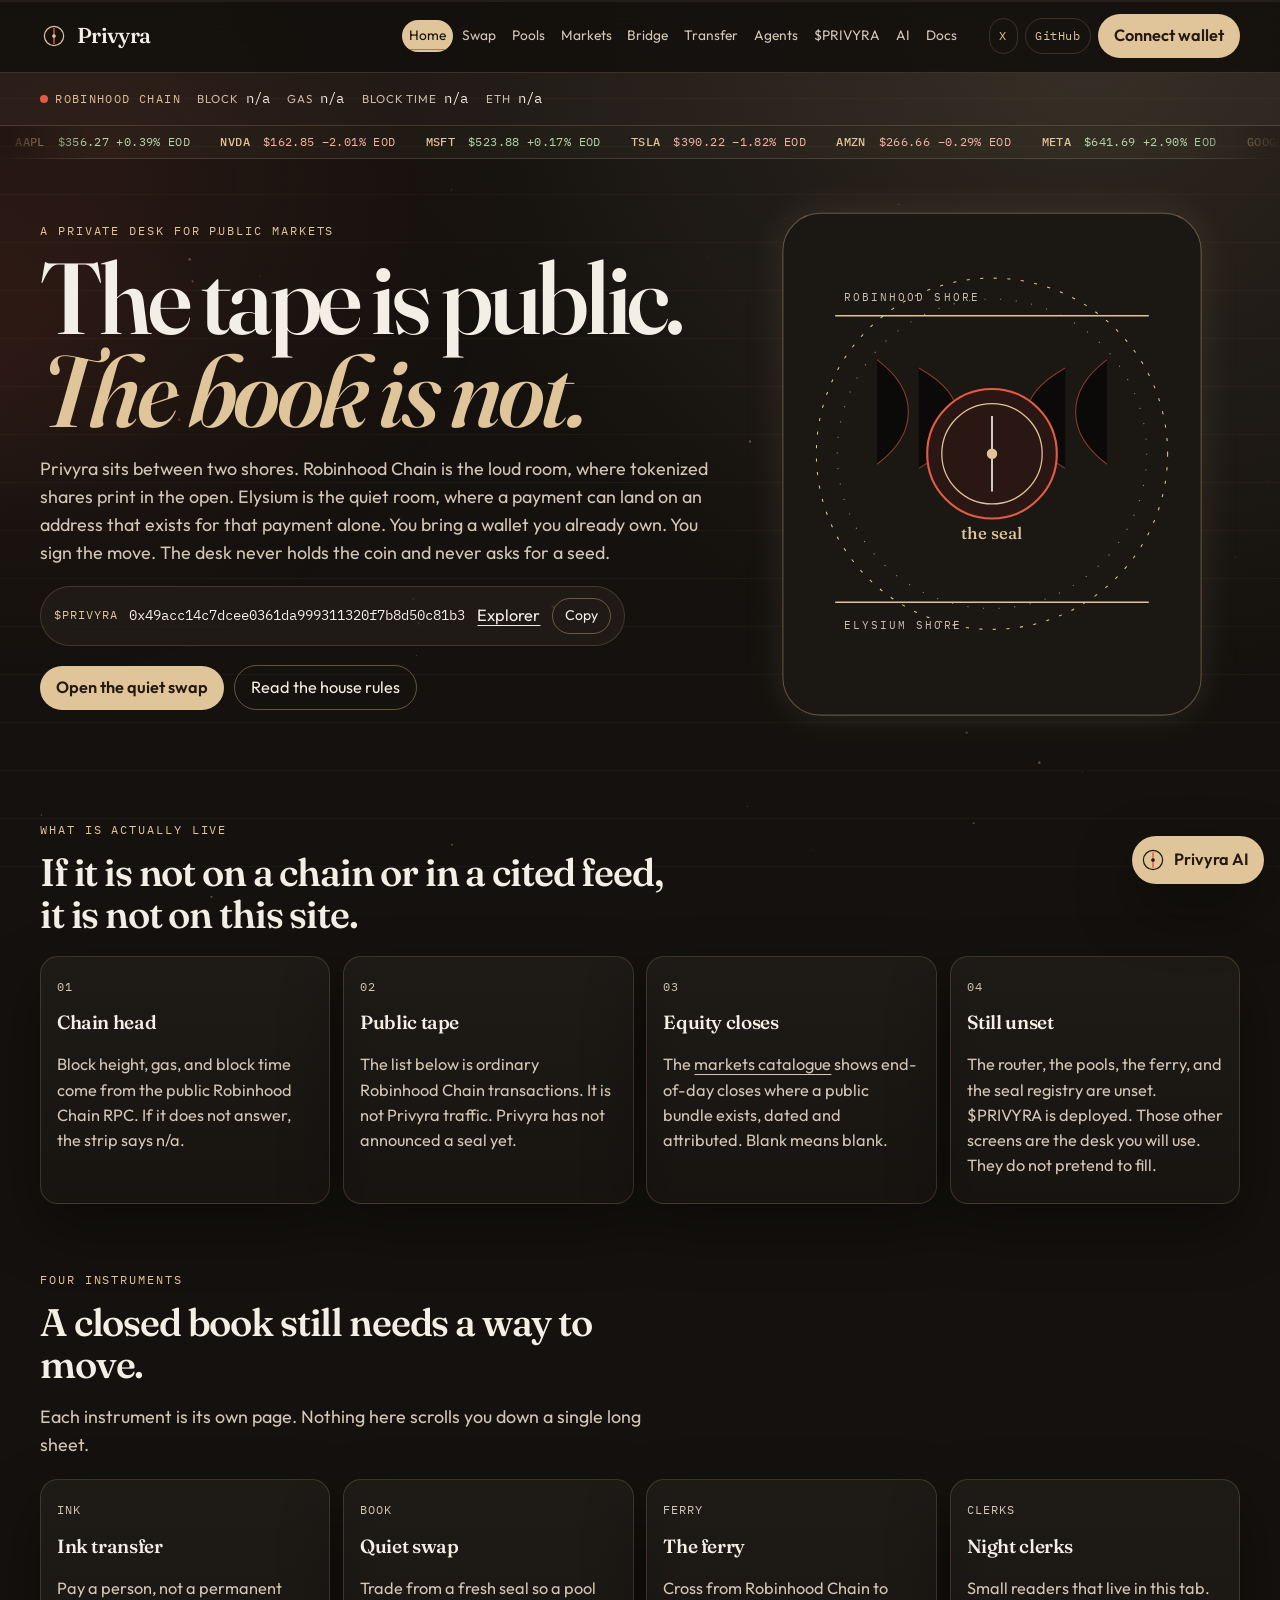
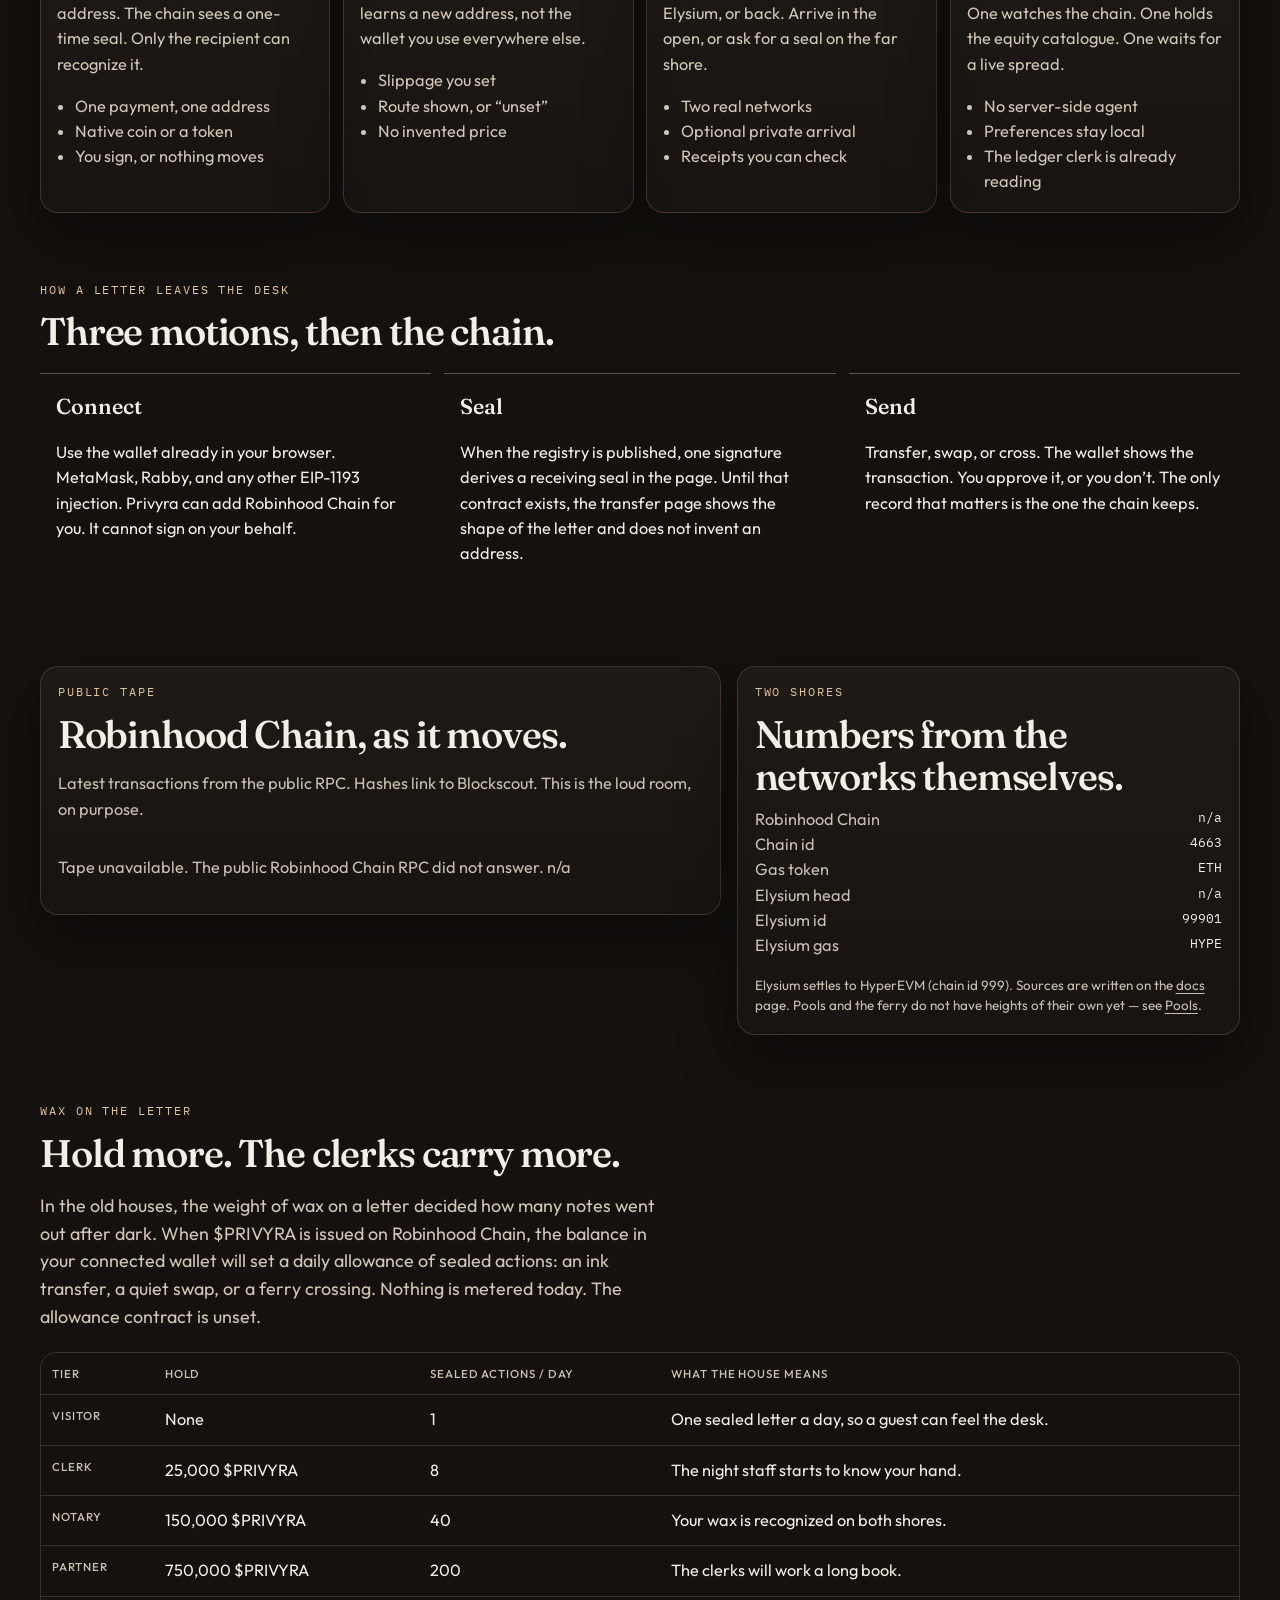
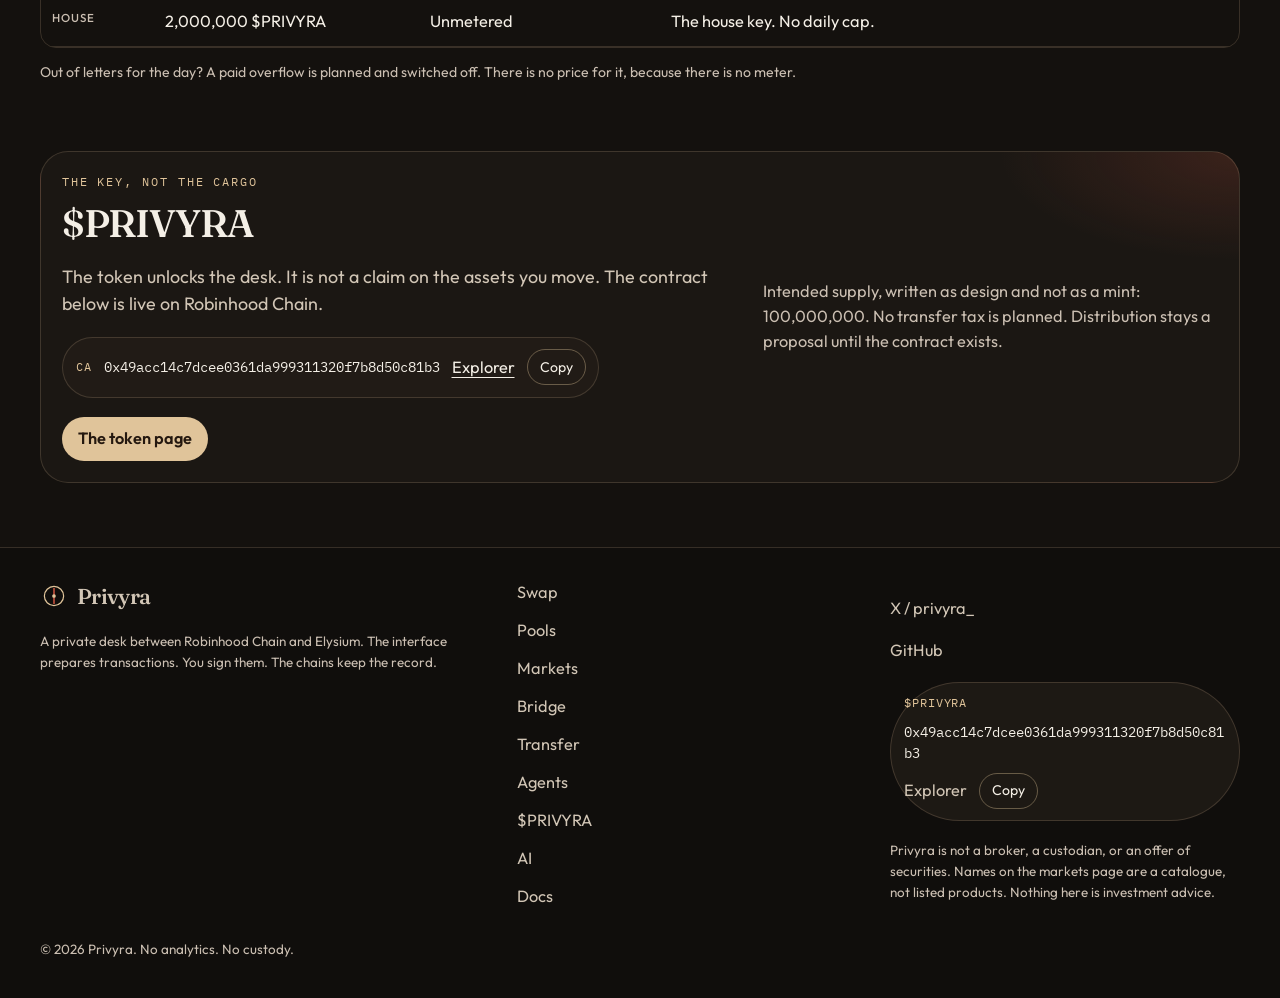
==== commit 09f24b3c: "Add $PRIVYRA contract address Co-authored-by: privyraprivyra-cpu <privyraprivyra-cpu@users.noreply.g" ====
--- a/index.html
+++ b/index.html
@@ -77,8 +77,9 @@
           <p class="lede">Privyra sits between two shores. Robinhood Chain is the loud room, where tokenized shares print in the open. Elysium is the quiet room, where a payment can land on an address that exists for that payment alone. You bring a wallet you already own. You sign the move. The desk never holds the coin and never asks for a seed.</p>
           <div class="ca" data-ca>
             <span class="ca-kicker">$PRIVYRA</span>
-            <code data-ca-value>CA: coming soon</code>
-            <button type="button" class="btn btn-ghost btn-small" data-ca-copy disabled>Copy</button>
+            <code data-ca-value>0x49acc14c7dcee0361da999311320f7b8d50c81b3</code>
+            <a data-ca-explorer href="https://robinhoodchain.blockscout.com/token/0x49acc14c7dcee0361da999311320f7b8d50c81b3" target="_blank" rel="noopener noreferrer">Explorer</a>
+            <button type="button" class="btn btn-ghost btn-small" data-ca-copy>Copy</button>
           </div>
           <div class="actions">
             <a class="btn btn-brass" href="/swap">Open the quiet swap</a>
@@ -137,8 +138,8 @@
           </article>
           <article class="card">
             <p class="index-no">04</p>
-            <h3>Not launched</h3>
-            <p>The token, the router, the pools, the ferry, and the seal registry are unset. Those screens are the desk you will use. They do not pretend to fill.</p>
+            <h3>Still unset</h3>
+            <p>The router, the pools, the ferry, and the seal registry are unset. $PRIVYRA is deployed. Those other screens are the desk you will use. They do not pretend to fill.</p>
           </article>
         </div>
       </section>
@@ -247,11 +248,12 @@
           <div>
             <p class="kicker">The key, not the cargo</p>
             <h2 id="token-heading">$PRIVYRA</h2>
-            <p class="lede">The token unlocks the desk. It is not a claim on the assets you move, and it is not launched. The address below is a single line in the config. It reads “coming soon” until that line is a real contract.</p>
+            <p class="lede">The token unlocks the desk. It is not a claim on the assets you move. The contract below is live on Robinhood Chain.</p>
             <div class="ca" data-ca>
               <span class="ca-kicker">CA</span>
-              <code data-ca-value>CA: coming soon</code>
-              <button type="button" class="btn btn-ghost btn-small" data-ca-copy disabled>Copy</button>
+              <code data-ca-value>0x49acc14c7dcee0361da999311320f7b8d50c81b3</code>
+              <a data-ca-explorer href="https://robinhoodchain.blockscout.com/token/0x49acc14c7dcee0361da999311320f7b8d50c81b3" target="_blank" rel="noopener noreferrer">Explorer</a>
+              <button type="button" class="btn btn-ghost btn-small" data-ca-copy>Copy</button>
             </div>
             <a class="btn btn-brass" href="/token">The token page</a>
           </div>
@@ -285,7 +287,13 @@
       <div>
         <p><a class="x-link" href="https://x.com/privyra_" target="_blank" rel="noopener noreferrer">X / privyra_</a></p>
         <p><a class="github-link" href="https://github.com/privyra" target="_blank" rel="noopener noreferrer">GitHub</a></p>
-        <p class="fine">Privyra is not a broker, a custodian, or an offer of securities. Names on the markets page are a catalogue, not listed products. $PRIVYRA is not launched. Nothing here is investment advice.</p>
+        <div class="ca" data-ca>
+          <span class="ca-kicker">$PRIVYRA</span>
+          <code data-ca-value>0x49acc14c7dcee0361da999311320f7b8d50c81b3</code>
+          <a data-ca-explorer href="https://robinhoodchain.blockscout.com/token/0x49acc14c7dcee0361da999311320f7b8d50c81b3" target="_blank" rel="noopener noreferrer">Explorer</a>
+          <button type="button" class="btn btn-ghost btn-small" data-ca-copy>Copy</button>
+        </div>
+        <p class="fine">Privyra is not a broker, a custodian, or an offer of securities. Names on the markets page are a catalogue, not listed products. Nothing here is investment advice.</p>
       </div>
     </div>
     <p class="fine fine-end">© <span data-year>2026</span> Privyra. No analytics. No custody.</p>
